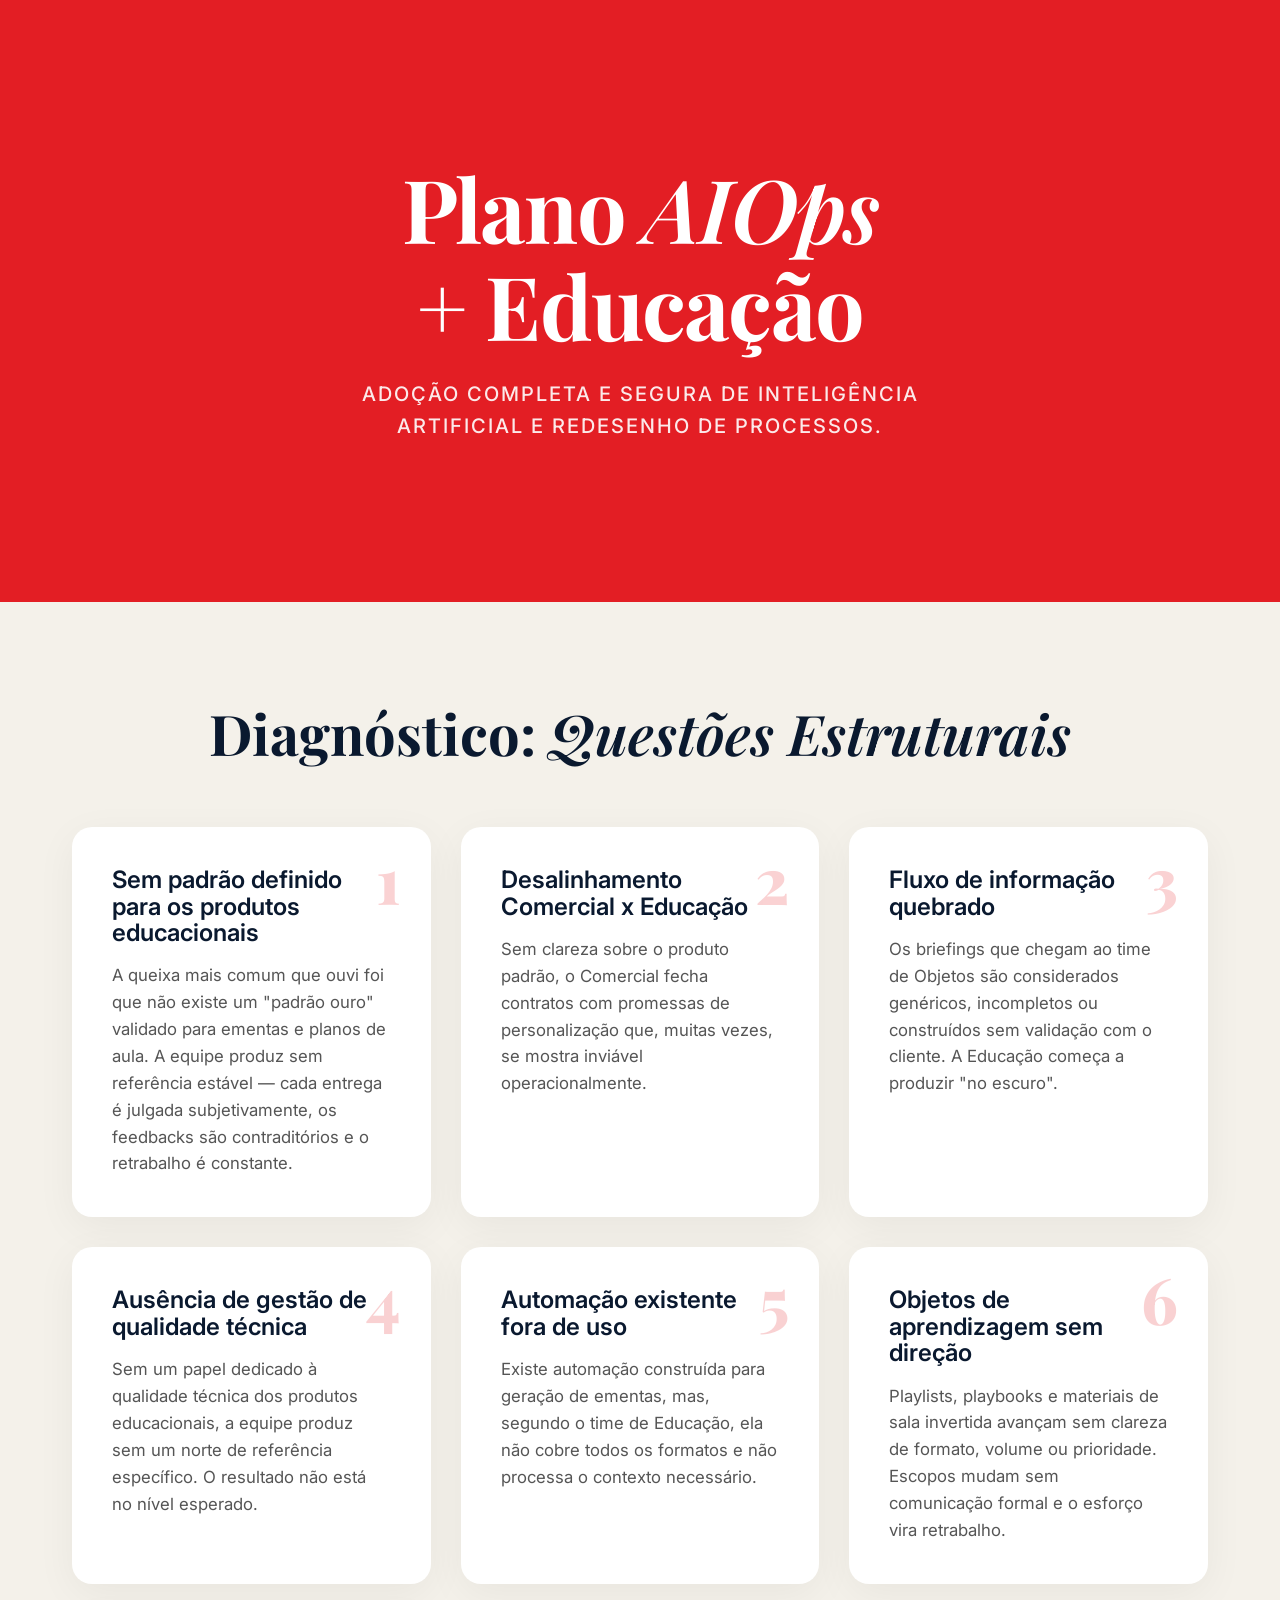
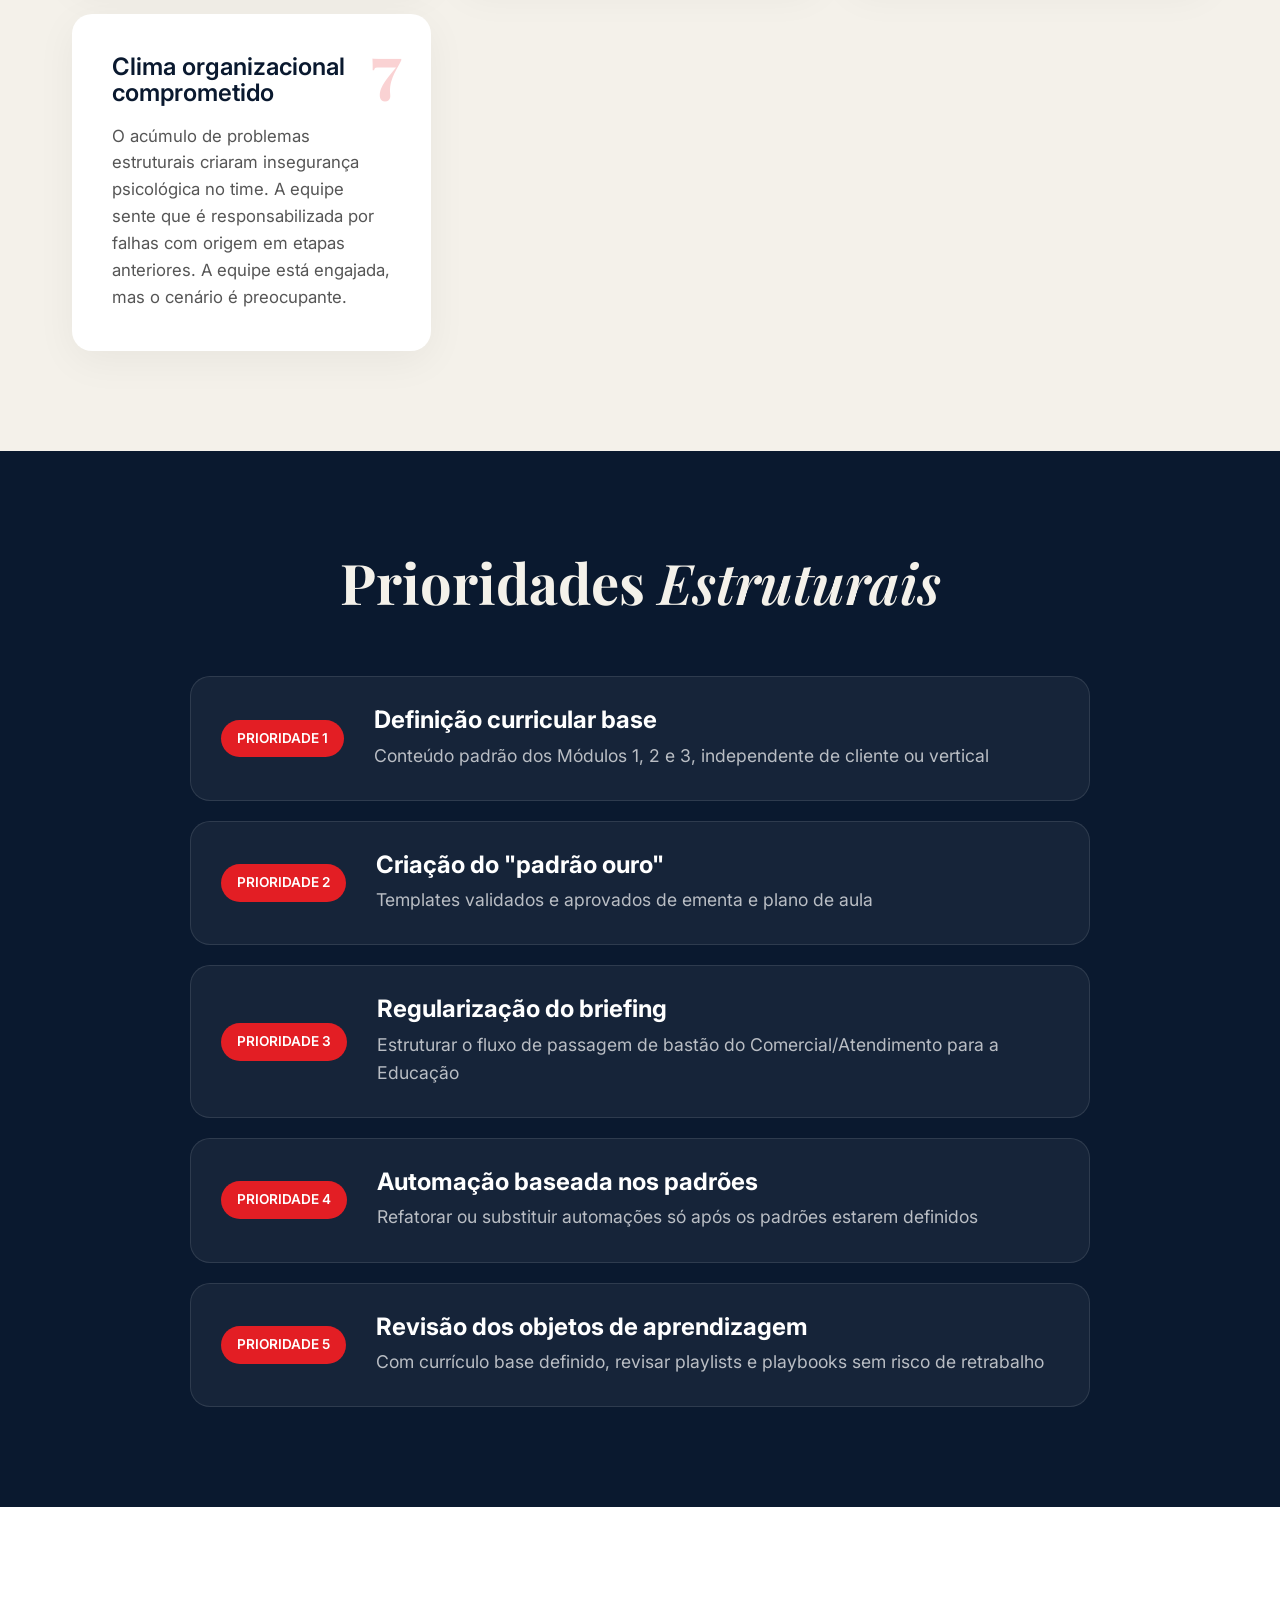
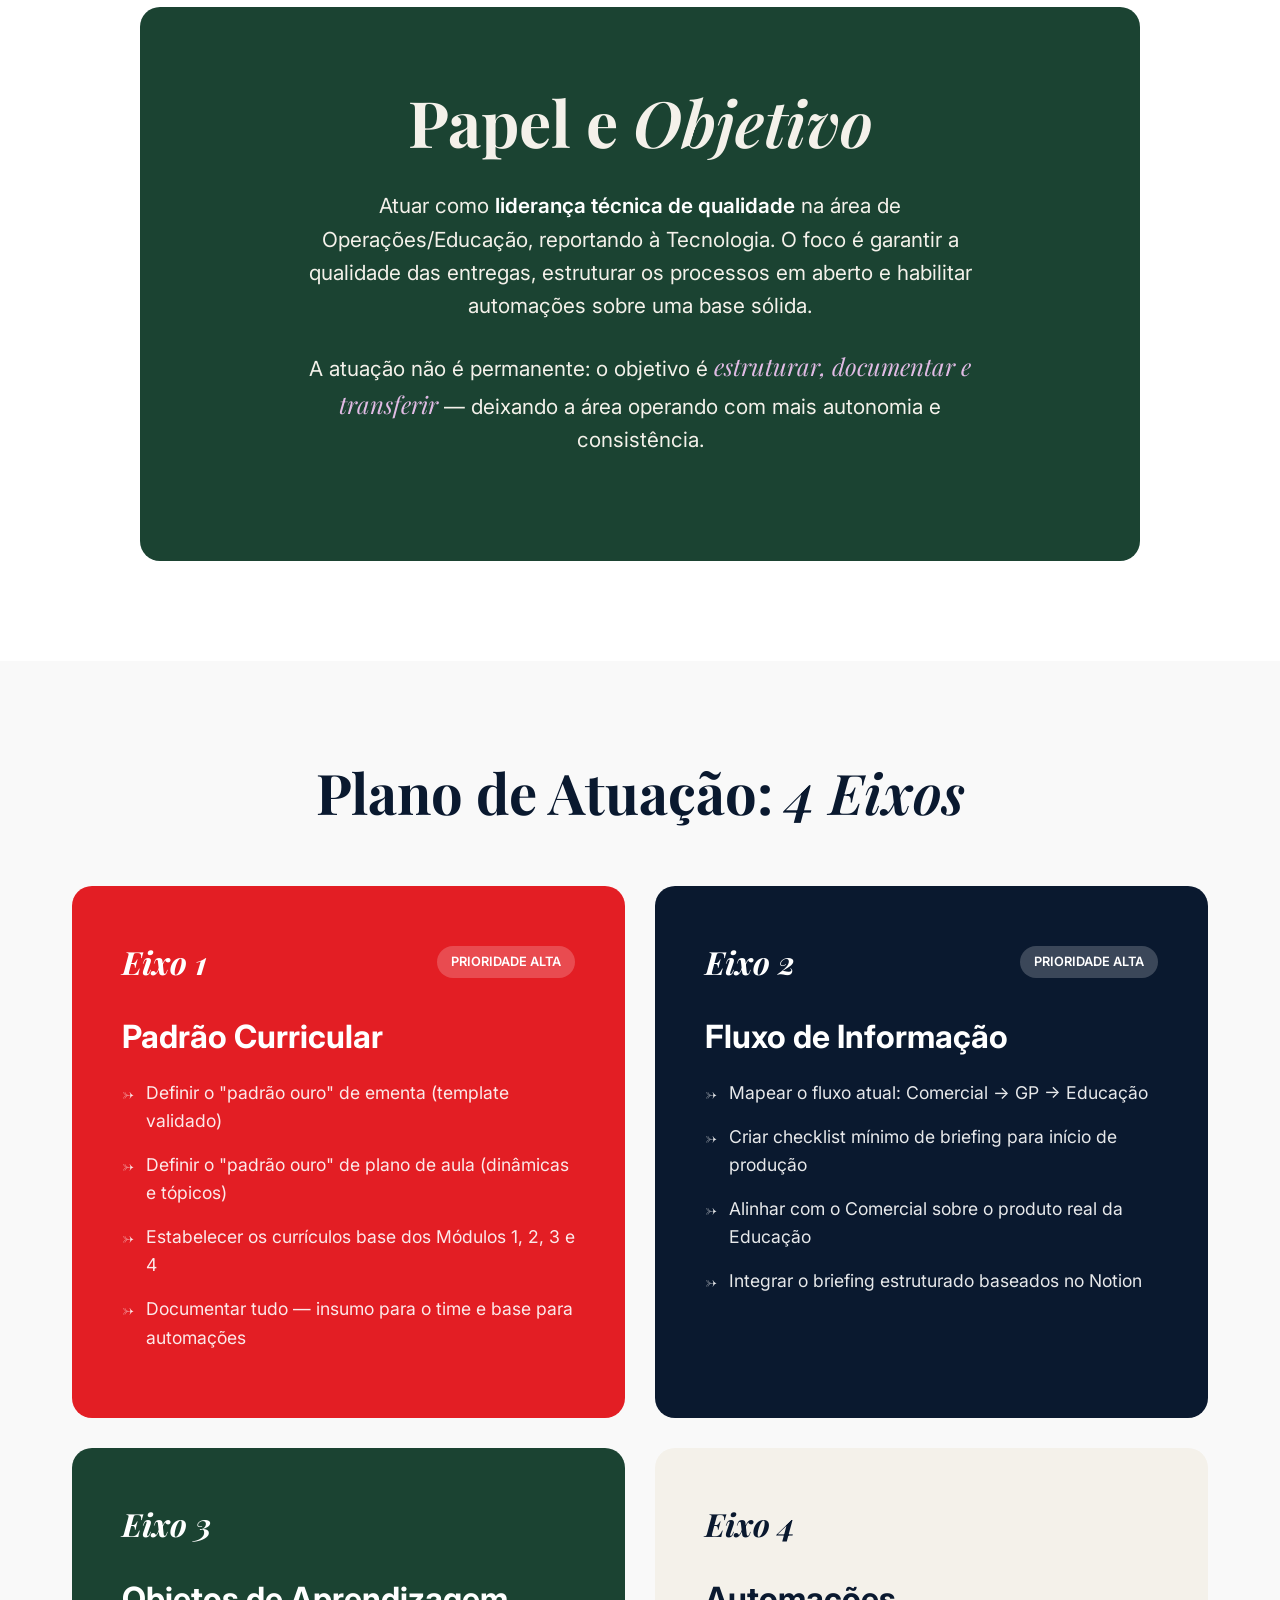
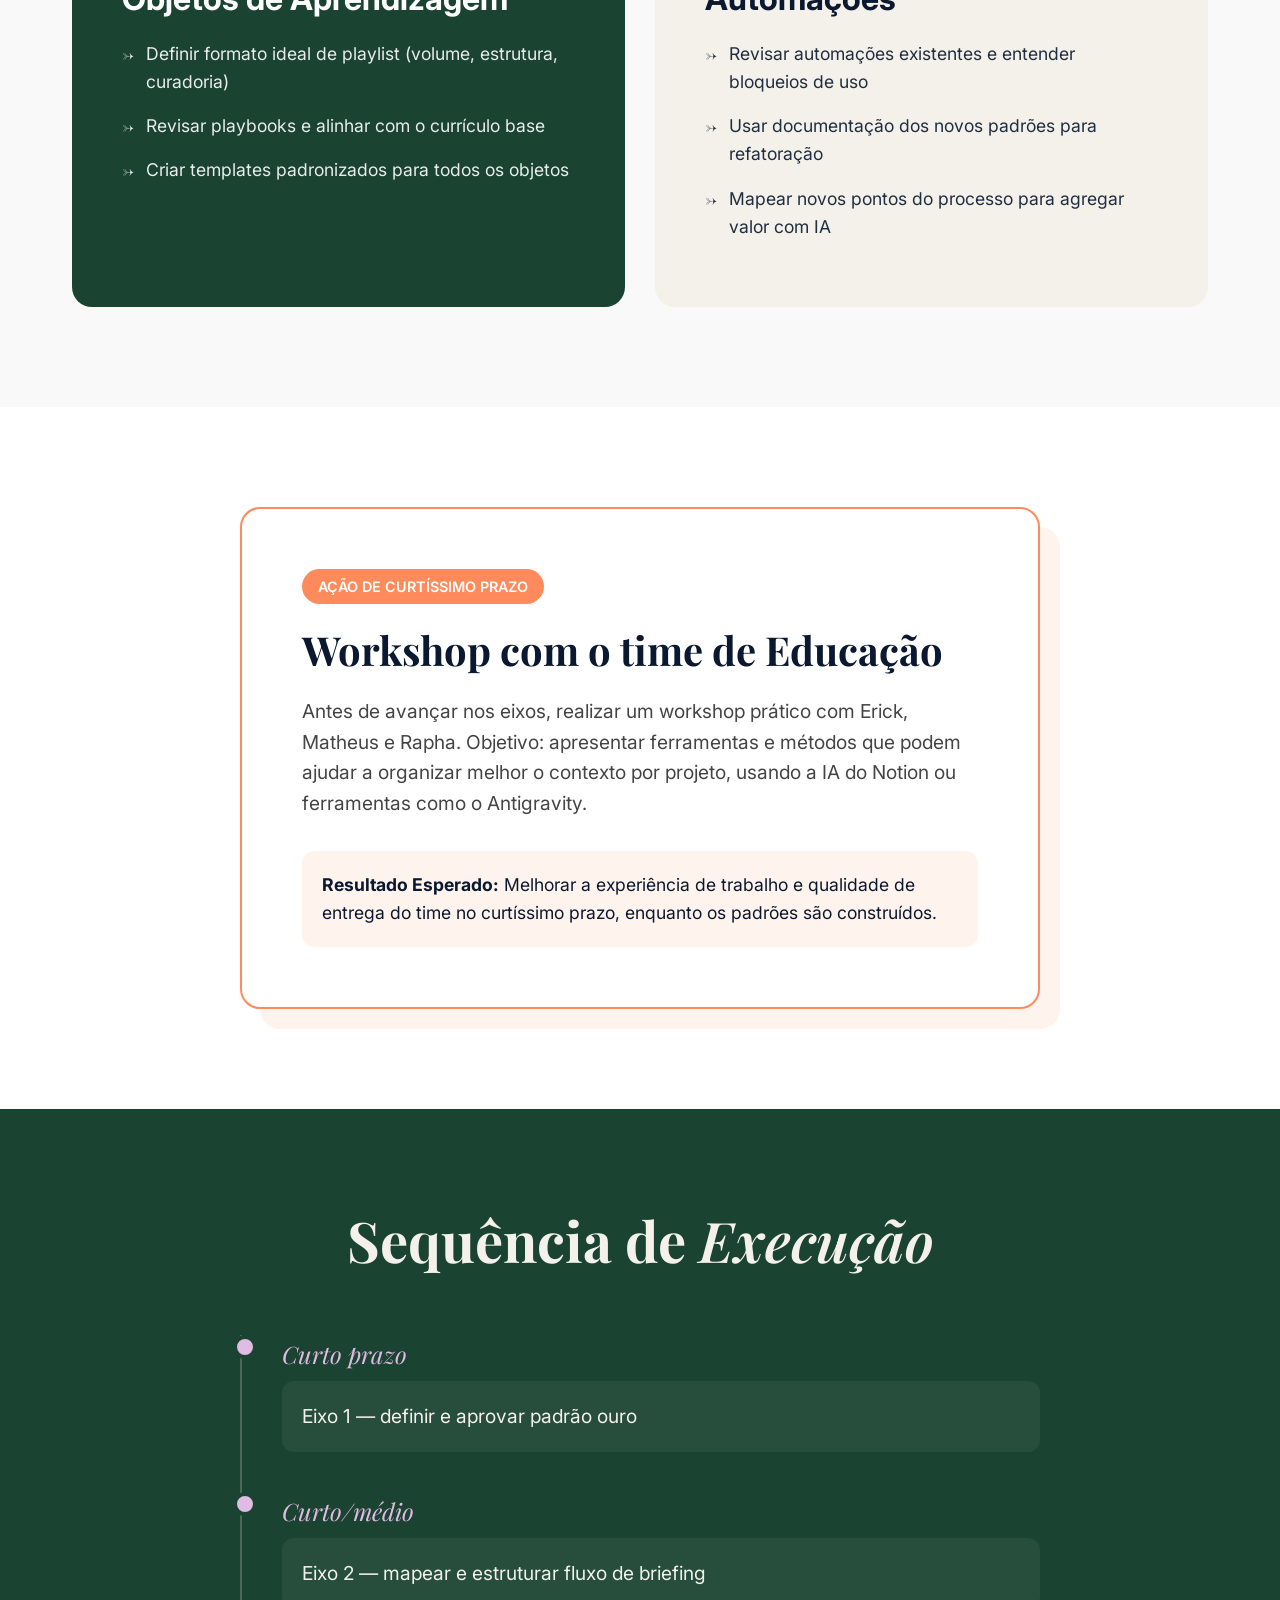
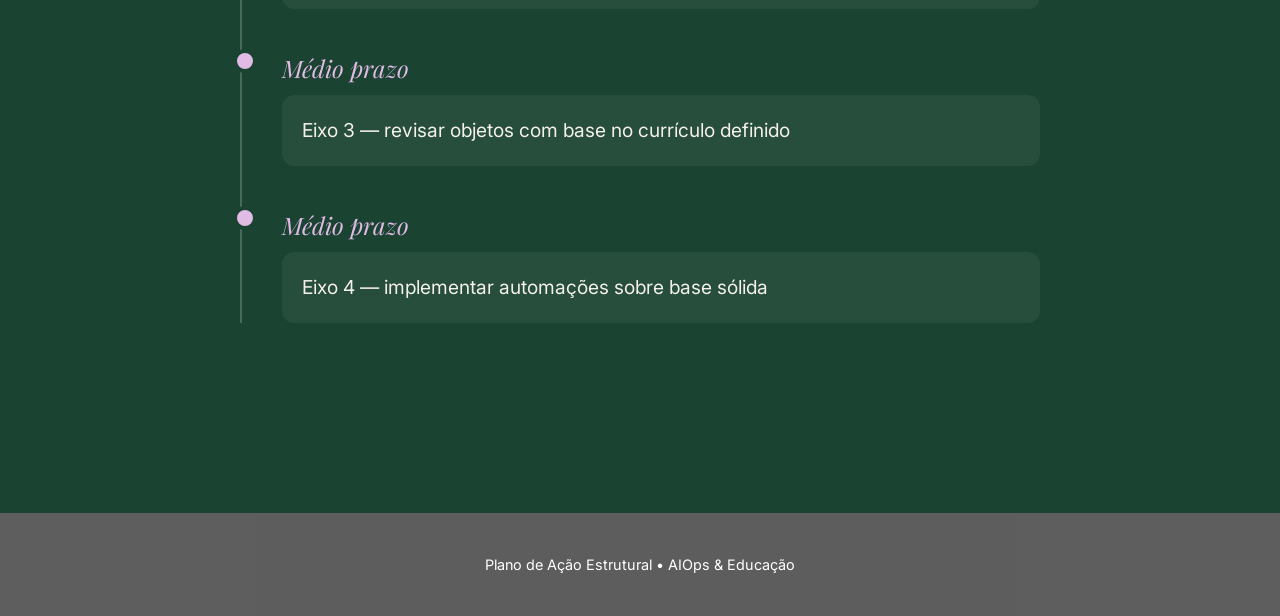
==== index.html @ d19c5846 "commit 2 Changes to be committed: 	new file:   index.html Changes not staged for commit: 	deleted:  " ====
<!DOCTYPE html>
<html lang="pt-BR">
<head>
    <meta charset="UTF-8">
    <meta name="viewport" content="width=device-width, initial-scale=1.0">
    <title>Plano - AIOps + Educação</title>
    <link rel="preconnect" href="https://fonts.googleapis.com">
    <link rel="preconnect" href="https://fonts.gstatic.com" crossorigin>
    <link href="https://fonts.googleapis.com/css2?family=Inter:wght@300;400;500;600&family=Playfair+Display:ital,wght@0,600;0,700;0,800;1,600&display=swap" rel="stylesheet">
    <link rel="stylesheet" href="style.css">
</head>
<body>

    <!-- Hero Section -->
    <header class="hero">
        <div class="container">
            <h1 class="hero-title">Plano <i>AIOps</i><br>+ Educação</h1>
            <p class="hero-subtitle">ADOÇÃO COMPLETA E SEGURA DE INTELIGÊNCIA ARTIFICIAL E REDESENHO DE PROCESSOS.</p>
        </div>
    </header>

    <!-- Diagnóstico Section -->
    <section class="section diagnosis">
        <div class="container">
            <h2 class="section-title">Diagnóstico: <i>Questões Estruturais</i></h2>
            <div class="cards-grid">
                
                <div class="card">
                    <div class="card-number">1</div>
                    <h3 class="card-title">Sem padrão definido para os produtos educacionais</h3>
                    <p>A queixa mais comum que ouvi foi que não existe um "padrão ouro" validado para ementas e planos de aula. A equipe produz sem referência estável — cada entrega é julgada subjetivamente, os feedbacks são contraditórios e o retrabalho é constante.</p>
                </div>

                <div class="card">
                    <div class="card-number">2</div>
                    <h3 class="card-title">Desalinhamento Comercial x Educação</h3>
                    <p>Sem clareza sobre o produto padrão, o Comercial fecha contratos com promessas de personalização que, muitas vezes, se mostra inviável operacionalmente.</p>
                </div>

                <div class="card">
                    <div class="card-number">3</div>
                    <h3 class="card-title">Fluxo de informação quebrado</h3>
                    <p>Os briefings que chegam ao time de Objetos são considerados genéricos, incompletos ou construídos sem validação com o cliente. A Educação começa a produzir "no escuro".</p>
                </div>

                <div class="card">
                    <div class="card-number">4</div>
                    <h3 class="card-title">Ausência de gestão de qualidade técnica</h3>
                    <p>Sem um papel dedicado à qualidade técnica dos produtos educacionais, a equipe produz sem um norte de referência específico. O resultado não está no nível esperado.</p>
                </div>

                <div class="card">
                    <div class="card-number">5</div>
                    <h3 class="card-title">Automação existente fora de uso</h3>
                    <p>Existe automação construída para geração de ementas, mas, segundo o time de Educação, ela não cobre todos os formatos e não processa o contexto necessário.</p>
                </div>

                <div class="card">
                    <div class="card-number">6</div>
                    <h3 class="card-title">Objetos de aprendizagem sem direção</h3>
                    <p>Playlists, playbooks e materiais de sala invertida avançam sem clareza de formato, volume ou prioridade. Escopos mudam sem comunicação formal e o esforço vira retrabalho.</p>
                </div>

                <div class="card">
                    <div class="card-number">7</div>
                    <h3 class="card-title">Clima organizacional comprometido</h3>
                    <p>O acúmulo de problemas estruturais criaram insegurança psicológica no time. A equipe sente que é responsabilizada por falhas com origem em etapas anteriores. A equipe está engajada, mas o cenário é preocupante.</p>
                </div>

            </div>
        </div>
    </section>

    <!-- Prioridades Section -->
    <section class="section priorities">
        <div class="container">
            <h2 class="section-title text-light">Prioridades <i>Estruturais</i></h2>
            <div class="priority-list">
                
                <div class="priority-item">
                    <div class="priority-tag">Prioridade 1</div>
                    <div class="priority-content">
                        <h3>Definição curricular base</h3>
                        <p>Conteúdo padrão dos Módulos 1, 2 e 3, independente de cliente ou vertical</p>
                    </div>
                </div>

                <div class="priority-item">
                    <div class="priority-tag">Prioridade 2</div>
                    <div class="priority-content">
                        <h3>Criação do "padrão ouro"</h3>
                        <p>Templates validados e aprovados de ementa e plano de aula</p>
                    </div>
                </div>

                <div class="priority-item">
                    <div class="priority-tag">Prioridade 3</div>
                    <div class="priority-content">
                        <h3>Regularização do briefing</h3>
                        <p>Estruturar o fluxo de passagem de bastão do Comercial/Atendimento para a Educação</p>
                    </div>
                </div>

                <div class="priority-item">
                    <div class="priority-tag">Prioridade 4</div>
                    <div class="priority-content">
                        <h3>Automação baseada nos padrões</h3>
                        <p>Refatorar ou substituir automações só após os padrões estarem definidos</p>
                    </div>
                </div>

                <div class="priority-item">
                    <div class="priority-tag">Prioridade 5</div>
                    <div class="priority-content">
                        <h3>Revisão dos objetos de aprendizagem</h3>
                        <p>Com currículo base definido, revisar playlists e playbooks sem risco de retrabalho</p>
                    </div>
                </div>

            </div>
        </div>
    </section>

    <!-- Papel e Objetivo Section -->
    <section class="section role">
        <div class="container">
            <div class="role-box">
                <h2 class="role-title">Papel e <i>Objetivo</i></h2>
                <p class="role-text">Atuar como <strong>liderança técnica de qualidade</strong> na área de Operações/Educação, reportando à Tecnologia. O foco é garantir a qualidade das entregas, estruturar os processos em aberto e habilitar automações sobre uma base sólida.</p>
                <p class="role-text">A atuação não é permanente: o objetivo é <em>estruturar, documentar e transferir</em> — deixando a área operando com mais autonomia e consistência.</p>
            </div>
        </div>
    </section>

    <!-- 4 Eixos Section -->
    <section class="section axes">
        <div class="container">
            <h2 class="section-title">Plano de Atuação: <i>4 Eixos</i></h2>
            
            <div class="axis-grid">
                <!-- Eixo 1 -->
                <div class="axis-card axis-red">
                    <div class="axis-header">
                        <span class="axis-number">Eixo 1</span>
                        <span class="axis-priority">Prioridade Alta</span>
                    </div>
                    <h3 class="axis-title">Padrão Curricular</h3>
                    <ul class="axis-list">
                        <li>Definir o "padrão ouro" de ementa (template validado)</li>
                        <li>Definir o "padrão ouro" de plano de aula (dinâmicas e tópicos)</li>
                        <li>Estabelecer os currículos base dos Módulos 1, 2, 3 e 4</li>
                        <li>Documentar tudo — insumo para o time e base para automações</li>
                    </ul>
                </div>

                <!-- Eixo 2 -->
                <div class="axis-card axis-navy">
                    <div class="axis-header">
                        <span class="axis-number">Eixo 2</span>
                        <span class="axis-priority">Prioridade Alta</span>
                    </div>
                    <h3 class="axis-title">Fluxo de Informação</h3>
                    <ul class="axis-list">
                        <li>Mapear o fluxo atual: Comercial → GP → Educação</li>
                        <li>Criar checklist mínimo de briefing para início de produção</li>
                        <li>Alinhar com o Comercial sobre o produto real da Educação</li>
                        <li>Integrar o briefing estruturado baseados no Notion</li>
                    </ul>
                </div>

                <!-- Eixo 3 -->
                <div class="axis-card axis-green">
                    <div class="axis-header">
                        <span class="axis-number">Eixo 3</span>
                    </div>
                    <h3 class="axis-title">Objetos de Aprendizagem</h3>
                    <ul class="axis-list">
                        <li>Definir formato ideal de playlist (volume, estrutura, curadoria)</li>
                        <li>Revisar playbooks e alinhar com o currículo base</li>
                        <li>Criar templates padronizados para todos os objetos</li>
                    </ul>
                </div>

                <!-- Eixo 4 -->
                <div class="axis-card axis-beige">
                    <div class="axis-header">
                        <span class="axis-number">Eixo 4</span>
                    </div>
                    <h3 class="axis-title">Automações</h3>
                    <ul class="axis-list">
                        <li>Revisar automações existentes e entender bloqueios de uso</li>
                        <li>Usar documentação dos novos padrões para refatoração</li>
                        <li>Mapear novos pontos do processo para agregar valor com IA</li>
                    </ul>
                </div>
            </div>
        </div>
    </section>

    <!-- Curtissimo Prazo Section -->
    <section class="section action">
        <div class="container action-container">
            <div class="action-content">
                <span class="tag-pill">Ação de Curtíssimo Prazo</span>
                <h2 class="action-title">Workshop com o time de Educação</h2>
                <p>Antes de avançar nos eixos, realizar um workshop prático com Erick, Matheus e Rapha. Objetivo: apresentar ferramentas e métodos que podem ajudar a organizar melhor o contexto por projeto, usando a IA do Notion ou ferramentas como o Antigravity.</p>
                <div class="action-result">
                    <strong>Resultado Esperado:</strong> Melhorar a experiência de trabalho e qualidade de entrega do time no curtíssimo prazo, enquanto os padrões são construídos.
                </div>
            </div>
        </div>
    </section>

    <!-- Sequência de Execução Section -->
    <section class="section sequence">
        <div class="container">
            <h2 class="section-title text-light">Sequência de <i>Execução</i></h2>
            
            <div class="timeline">
                <div class="timeline-item">
                    <div class="time-marker">Curto prazo</div>
                    <div class="time-content">Eixo 1 — definir e aprovar padrão ouro</div>
                </div>
                <div class="timeline-item">
                    <div class="time-marker">Curto/médio</div>
                    <div class="time-content">Eixo 2 — mapear e estruturar fluxo de briefing</div>
                </div>
                <div class="timeline-item">
                    <div class="time-marker">Médio prazo</div>
                    <div class="time-content">Eixo 3 — revisar objetos com base no currículo definido</div>
                </div>
                <div class="timeline-item">
                    <div class="time-marker">Médio prazo</div>
                    <div class="time-content">Eixo 4 — implementar automações sobre base sólida</div>
                </div>
            </div>
        </div>
    </section>

    <footer class="footer">
        <div class="container">
            <p>Plano de Ação Estrutural • AIOps & Educação</p>
        </div>
    </footer>

</body>
</html>
---- style.css ----
/* CSS Reset and Variables - Inspired by Templo.pro */
:root {
  --color-red: #e31e24;
  --color-navy: #0a192f;
  --color-forest: #1b4332;
  --color-beige: #f4f1ea;
  --color-white: #ffffff;
  --color-black: #1a1a1a;
  --color-gray-light: #f9f9f9;
  --color-gray-border: #e0e0e0;
  --color-lavender: #e0bbe4;
  --color-orange: #ff8a5b;

  --font-heading: "Playfair Display", serif;
  --font-body: "Inter", sans-serif;

  --radius-pill: 50px;
  --radius-card: 20px;
  --shadow-card: 0 10px 40px rgba(0, 0, 0, 0.05);
}

* {
  margin: 0;
  padding: 0;
  box-sizing: border-box;
}

body {
  font-family: var(--font-body);
  color: var(--color-black);
  line-height: 1.6;
  background-color: var(--color-white);
  -webkit-font-smoothing: antialiased;
}

h1,
h2,
h3,
h4,
.hero-title,
.section-title {
  font-family: var(--font-heading);
  line-height: 1.1;
  font-weight: 700;
}

h1 i,
h2 i,
h3 i {
  font-style: italic;
  font-weight: 600;
}

.container {
  width: 100%;
  max-width: 1200px;
  margin: 0 auto;
  padding: 0 2rem;
}

.section {
  padding: 100px 0;
}

.section-title {
  font-size: 3.5rem;
  margin-bottom: 4rem;
  text-align: center;
  color: var(--color-navy);
}

.text-light {
  color: var(--color-beige);
}

/* HERO SECTION */
.hero {
  background-color: var(--color-red);
  color: var(--color-white);
  padding: 160px 0;
  text-align: center;
}

.hero-title {
  font-size: 5.5rem;
  margin-bottom: 1.5rem;
  letter-spacing: -0.02em;
}

.hero-subtitle {
  font-size: 1.25rem;
  font-weight: 500;
  letter-spacing: 0.1em;
  text-transform: uppercase;
  max-width: 600px;
  margin: 0 auto;
  opacity: 0.9;
}

/* DIAGNOSIS SECTION */
.diagnosis {
  background-color: var(--color-beige);
}

.cards-grid {
  display: grid;
  grid-template-columns: repeat(auto-fill, minmax(320px, 1fr));
  gap: 30px;
}

.card {
  background-color: var(--color-white);
  padding: 40px;
  border-radius: var(--radius-card);
  box-shadow: var(--shadow-card);
  transition: transform 0.3s ease;
  position: relative;
  overflow: hidden;
}

.card:hover {
  transform: translateY(-5px);
}

.card-number {
  font-family: var(--font-heading);
  font-size: 4rem;
  color: var(--color-red);
  line-height: 1;
  margin-bottom: 1rem;
  opacity: 0.2;
  position: absolute;
  top: 20px;
  right: 30px;
  font-weight: 800;
}

.card-title {
  font-size: 1.5rem;
  margin-bottom: 1rem;
  color: var(--color-navy);
  font-family: var(--font-body);
  font-weight: 600;
}

.card p {
  color: #555;
  font-size: 1.05rem;
}

/* PRIORITIES */
.priorities {
  background-color: var(--color-navy);
}

.priority-list {
  display: flex;
  flex-direction: column;
  gap: 20px;
  max-width: 900px;
  margin: 0 auto;
}

.priority-item {
  display: flex;
  background-color: rgba(255, 255, 255, 0.05);
  border: 1px solid rgba(255, 255, 255, 0.1);
  border-radius: var(--radius-card);
  padding: 30px;
  align-items: center;
  transition: background-color 0.3s ease;
}

.priority-item:hover {
  background-color: rgba(255, 255, 255, 0.1);
}

.priority-tag {
  background-color: var(--color-red);
  color: white;
  font-size: 0.85rem;
  font-weight: 600;
  text-transform: uppercase;
  padding: 8px 16px;
  border-radius: var(--radius-pill);
  white-space: nowrap;
  margin-right: 30px;
}

.priority-content h3 {
  color: var(--color-white);
  font-size: 1.5rem;
  margin-bottom: 0.5rem;
  font-family: var(--font-body);
}

.priority-content p {
  color: rgba(255, 255, 255, 0.7);
  font-size: 1.1rem;
}

/* ROLE AND OBJECTIVE */
.role {
  background-color: var(--color-white);
  position: relative;
}

.role-box {
  background-color: var(--color-forest);
  color: var(--color-beige);
  border-radius: var(--radius-card);
  padding: 80px;
  text-align: center;
  max-width: 1000px;
  margin: 0 auto;
  position: relative;
}

.role-title {
  font-size: 4rem;
  margin-bottom: 2rem;
  color: var(--color-beige);
}

.role-text {
  font-size: 1.3rem;
  margin-bottom: 1.5rem;
  max-width: 700px;
  margin-left: auto;
  margin-right: auto;
}

.role-text strong {
  color: var(--color-white);
  font-weight: 600;
}

.role-text em {
  font-style: italic;
  font-family: var(--font-heading);
  font-size: 1.5rem;
  color: var(--color-lavender);
}

/* 4 AXES */
.axes {
  background-color: var(--color-gray-light);
}

.axis-grid {
  display: grid;
  grid-template-columns: repeat(2, 1fr);
  gap: 30px;
}

.axis-card {
  padding: 50px;
  border-radius: var(--radius-card);
  color: var(--color-white);
  display: flex;
  flex-direction: column;
}

.axis-header {
  display: flex;
  justify-content: space-between;
  align-items: center;
  margin-bottom: 2rem;
}

.axis-number {
  font-family: var(--font-heading);
  font-size: 2rem;
  font-weight: 700;
  font-style: italic;
}

.axis-priority {
  background-color: rgba(255, 255, 255, 0.2);
  padding: 6px 14px;
  border-radius: var(--radius-pill);
  font-size: 0.8rem;
  font-weight: 600;
  text-transform: uppercase;
}

.axis-red {
  background-color: var(--color-red);
}
.axis-navy {
  background-color: var(--color-navy);
}
.axis-green {
  background-color: var(--color-forest);
}
.axis-beige {
  background-color: var(--color-beige);
  color: var(--color-navy);
}

.axis-beige .axis-priority {
  background-color: rgba(0, 0, 0, 0.05);
}

.axis-title {
  font-size: 2rem;
  margin-bottom: 1.5rem;
  font-family: var(--font-body);
}

.axis-list {
  list-style: none;
  flex-grow: 1;
}

.axis-list li {
  font-size: 1.1rem;
  margin-bottom: 1rem;
  padding-left: 1.5rem;
  position: relative;
  opacity: 0.9;
}

.axis-list li::before {
  content: "→";
  position: absolute;
  left: 0;
  font-family: var(--font-heading);
  font-style: italic;
}

/* ACTION SECTION */
.action {
  background-color: var(--color-white);
}

.action-container {
  display: flex;
  justify-content: center;
}

.action-content {
  background-color: var(--color-white);
  border: 2px solid var(--color-orange);
  border-radius: var(--radius-card);
  padding: 60px;
  max-width: 800px;
  position: relative;
  box-shadow: 20px 20px 0px rgba(255, 138, 91, 0.1);
}

.tag-pill {
  background-color: var(--color-orange);
  color: var(--color-white);
  padding: 6px 16px;
  border-radius: var(--radius-pill);
  font-size: 0.9rem;
  font-weight: 600;
  text-transform: uppercase;
  display: inline-block;
  margin-bottom: 1.5rem;
}

.action-title {
  font-size: 2.5rem;
  color: var(--color-navy);
  margin-bottom: 1.5rem;
}

.action-content p {
  font-size: 1.2rem;
  color: #444;
  margin-bottom: 2rem;
}

.action-result {
  background-color: rgba(255, 138, 91, 0.1);
  padding: 20px;
  border-radius: 12px;
  font-size: 1.1rem;
  color: var(--color-navy);
}

/* TIMELINE */
.sequence {
  background-color: var(--color-forest);
  padding-bottom: 150px;
}

.timeline {
  max-width: 800px;
  margin: 0 auto;
  border-left: 2px solid rgba(255, 255, 255, 0.2);
  padding-left: 40px;
}

.timeline-item {
  position: relative;
  margin-bottom: 40px;
}

.timeline-item::before {
  content: "";
  position: absolute;
  left: -49px;
  top: 0;
  width: 16px;
  height: 16px;
  border-radius: 50%;
  background-color: var(--color-lavender);
  border: 4px solid var(--color-forest);
}

.time-marker {
  font-family: var(--font-heading);
  color: var(--color-lavender);
  font-size: 1.5rem;
  font-style: italic;
  margin-bottom: 0.5rem;
}

.time-content {
  color: var(--color-beige);
  font-size: 1.2rem;
  background-color: rgba(255, 255, 255, 0.05);
  padding: 20px;
  border-radius: 12px;
}

/* FOOTER */
.footer {
  background-color: var(--color-black);
  color: white;
  padding: 40px 0;
  text-align: center;
  font-size: 0.9rem;
  opacity: 0.7;
}

/* RESPONSIVE */
@media (max-width: 992px) {
  .hero-title {
    font-size: 4rem;
  }
  .section-title {
    font-size: 3rem;
  }
  .axis-grid {
    grid-template-columns: 1fr;
  }
}

@media (max-width: 768px) {
  .priority-item {
    flex-direction: column;
    align-items: flex-start;
    gap: 15px;
  }
  .hero-title {
    font-size: 3rem;
  }
  .role-box {
    padding: 40px 20px;
  }
}
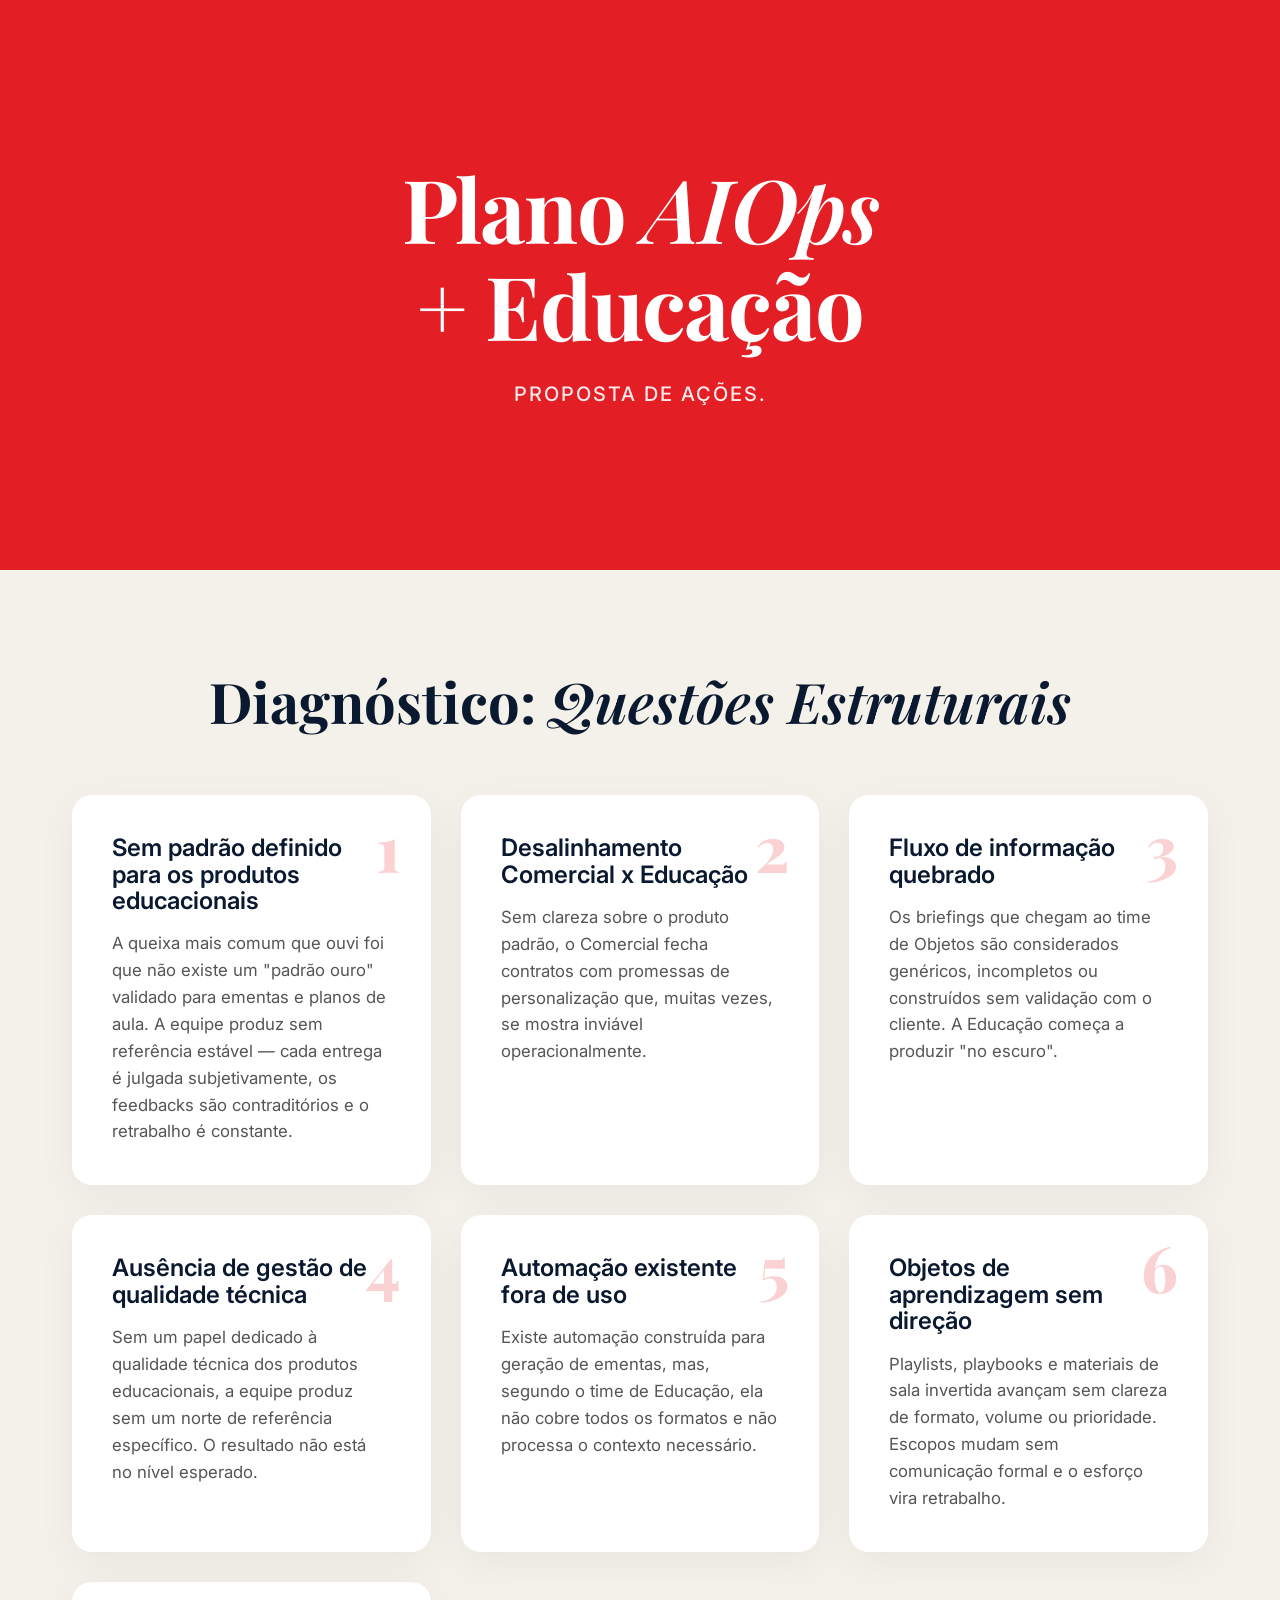
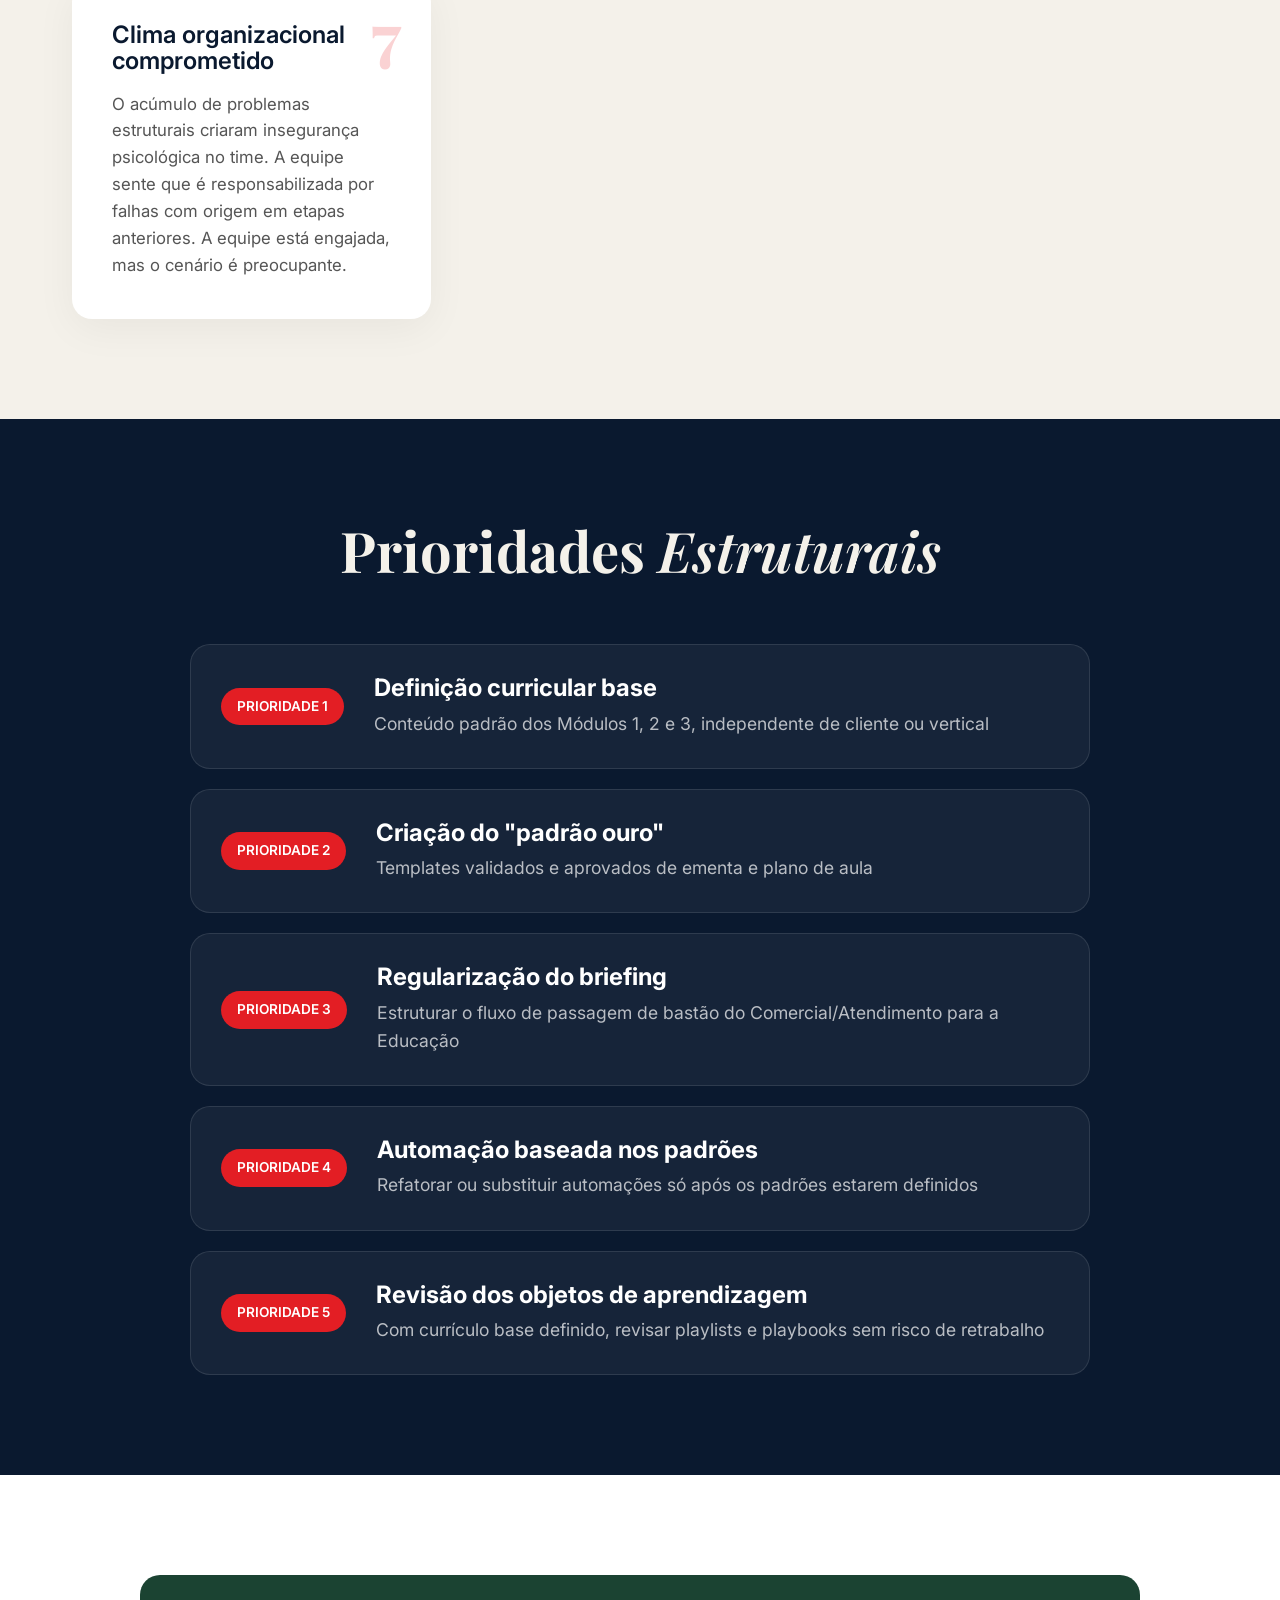
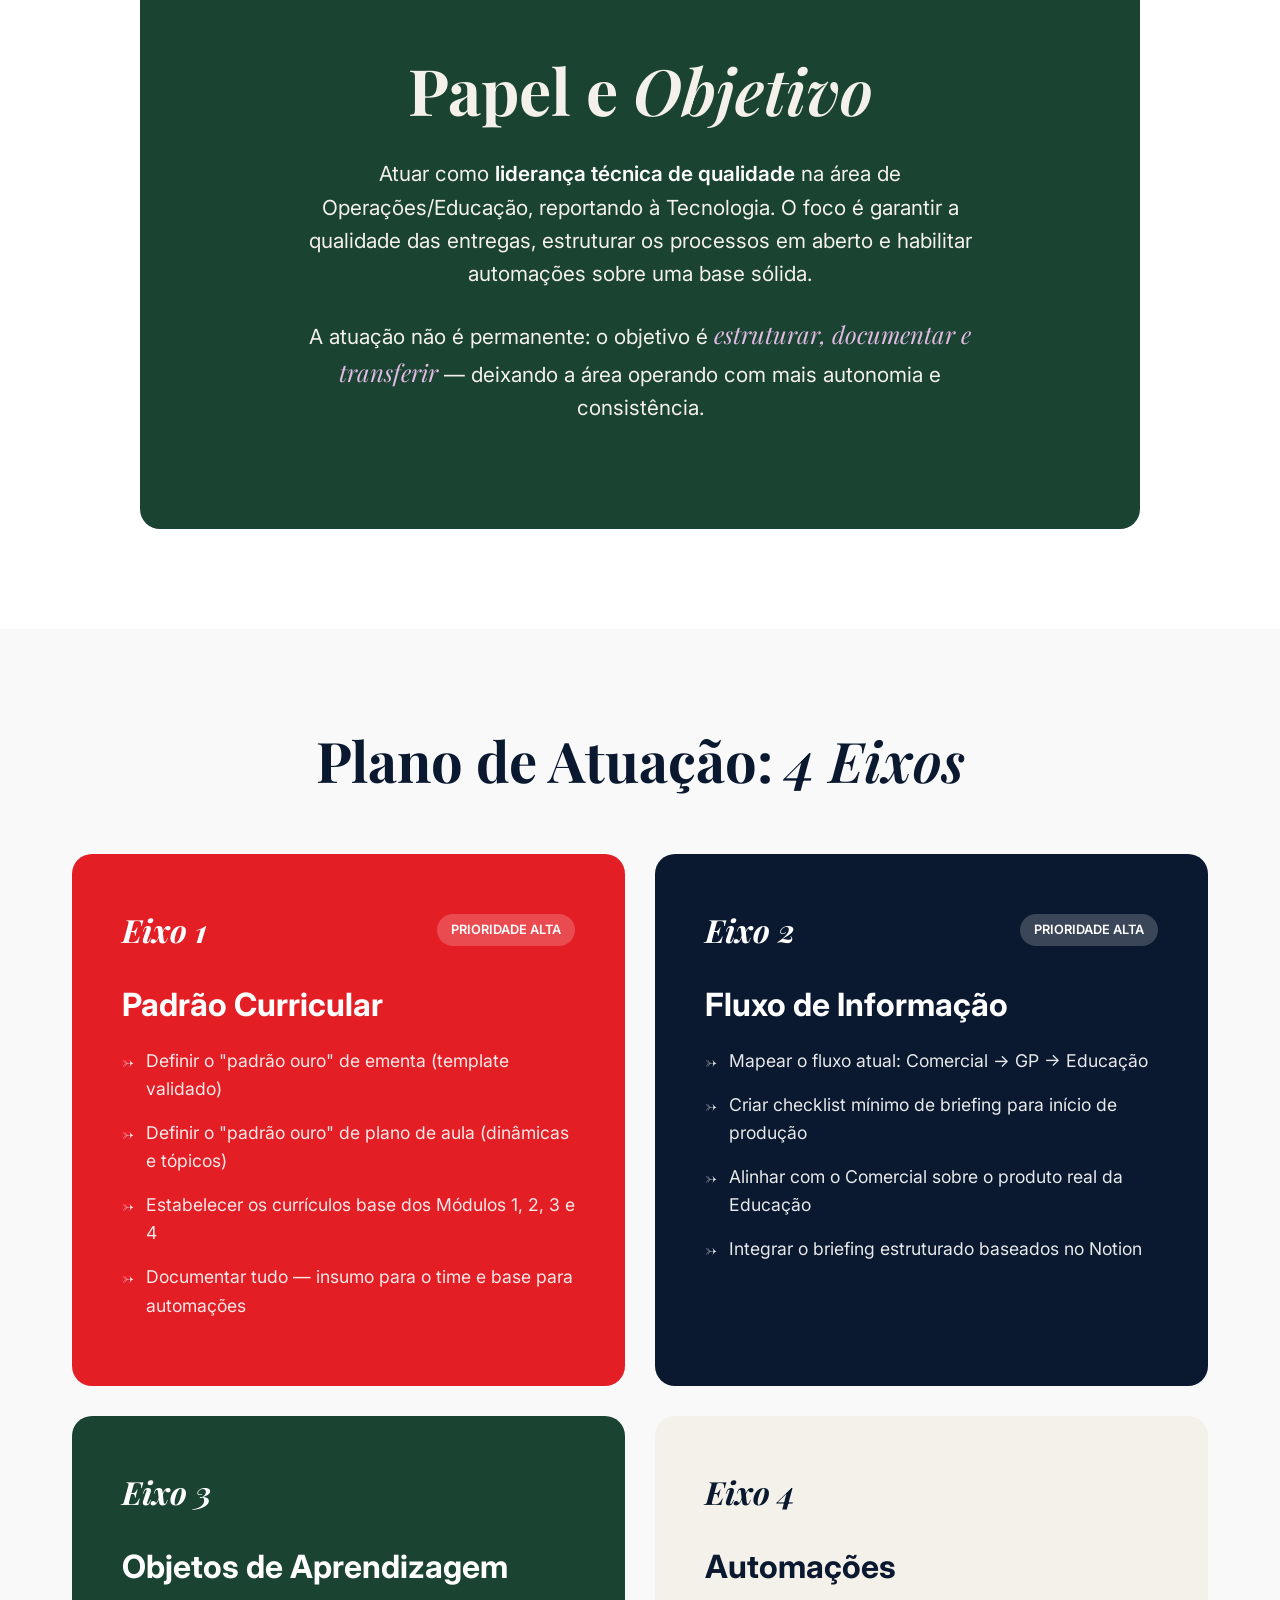
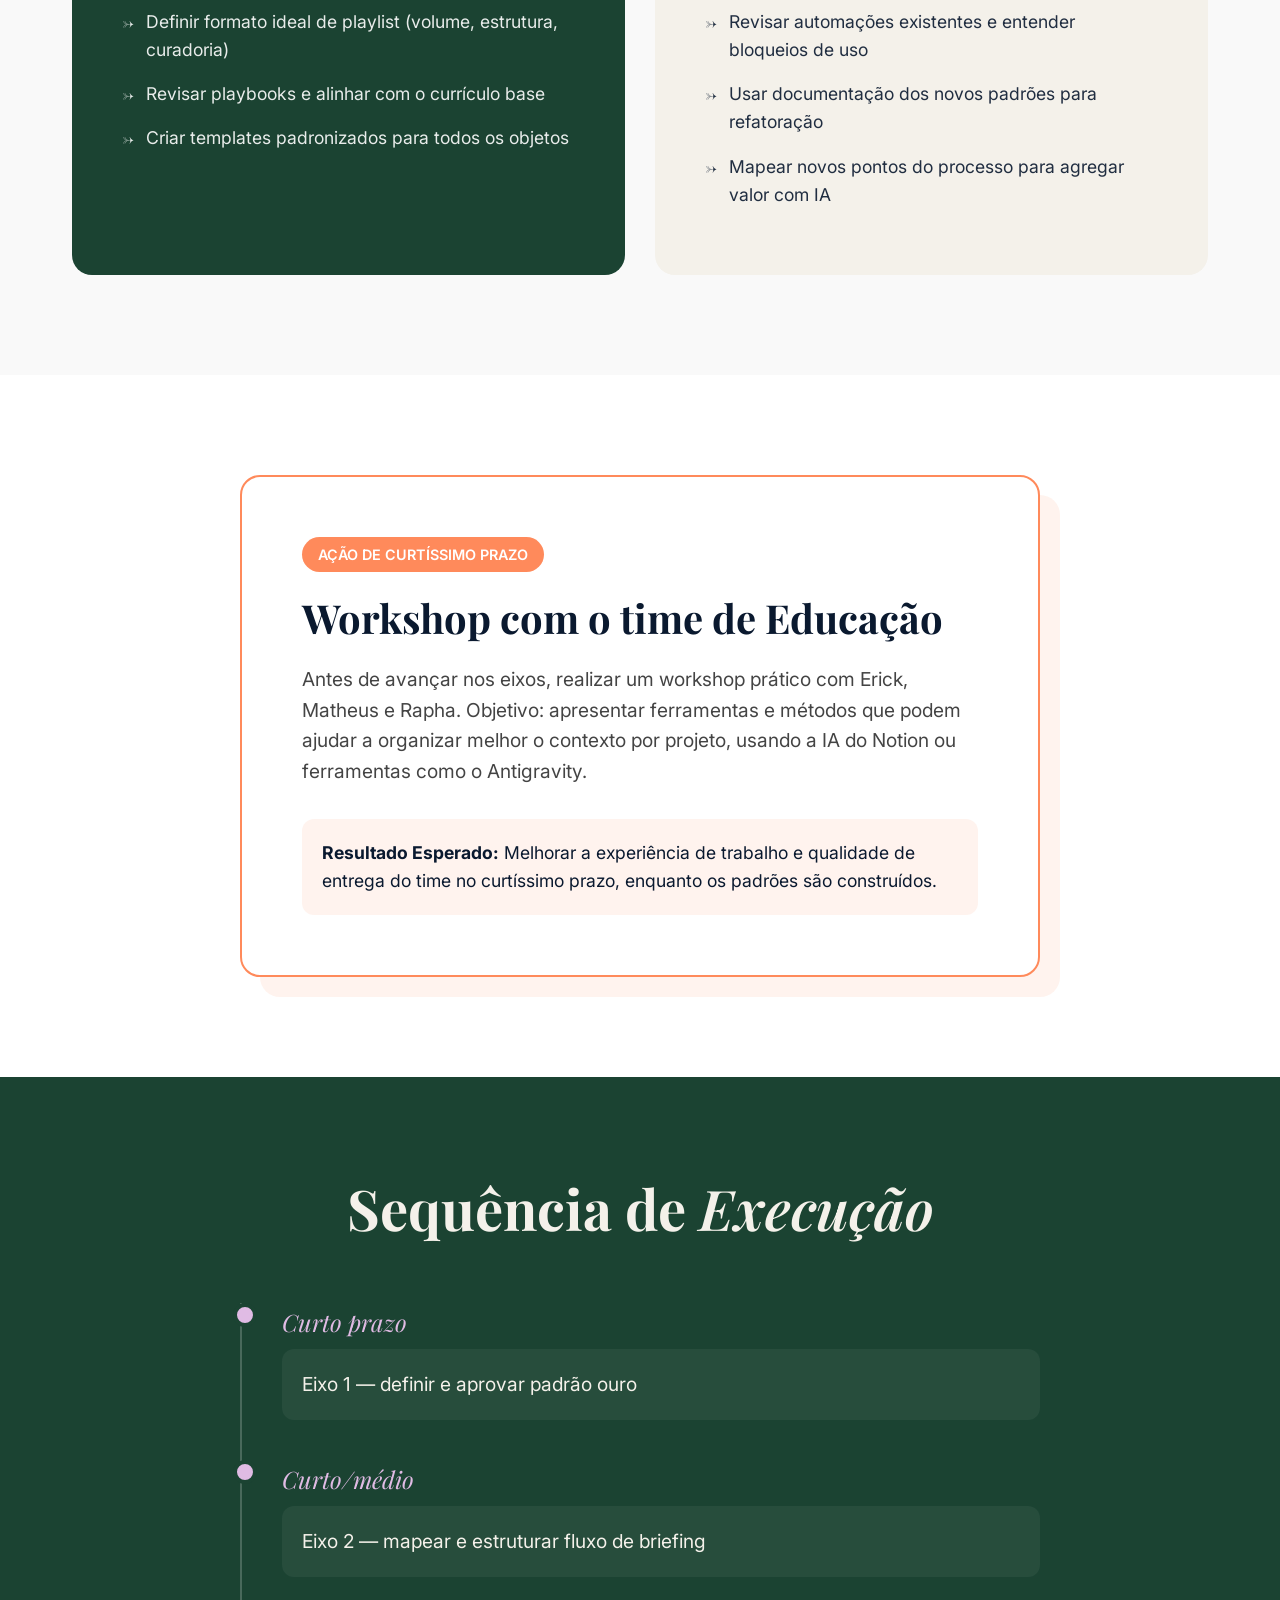
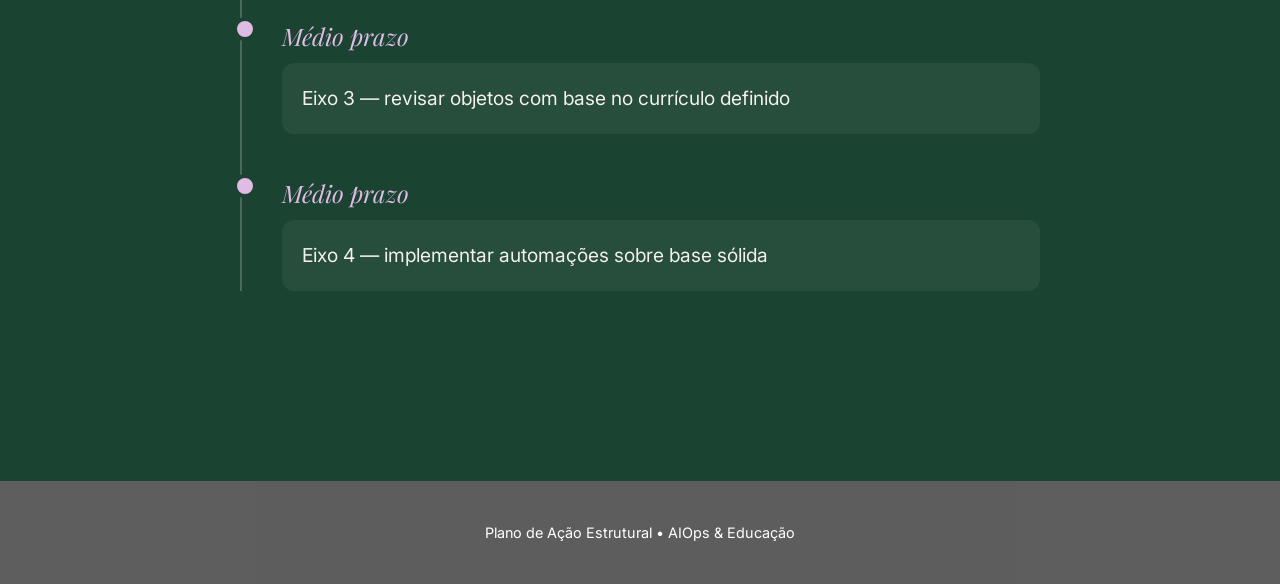
==== commit 5a4c89ae: "commit 3 	modified:   index.html 	deleted:    resumo-executivo.html" ====
--- a/index.html
+++ b/index.html
@@ -15,7 +15,7 @@
     <header class="hero">
         <div class="container">
             <h1 class="hero-title">Plano <i>AIOps</i><br>+ Educação</h1>
-            <p class="hero-subtitle">ADOÇÃO COMPLETA E SEGURA DE INTELIGÊNCIA ARTIFICIAL E REDESENHO DE PROCESSOS.</p>
+            <p class="hero-subtitle">PROPOSTA DE AÇÕES.</p>
         </div>
     </header>
 
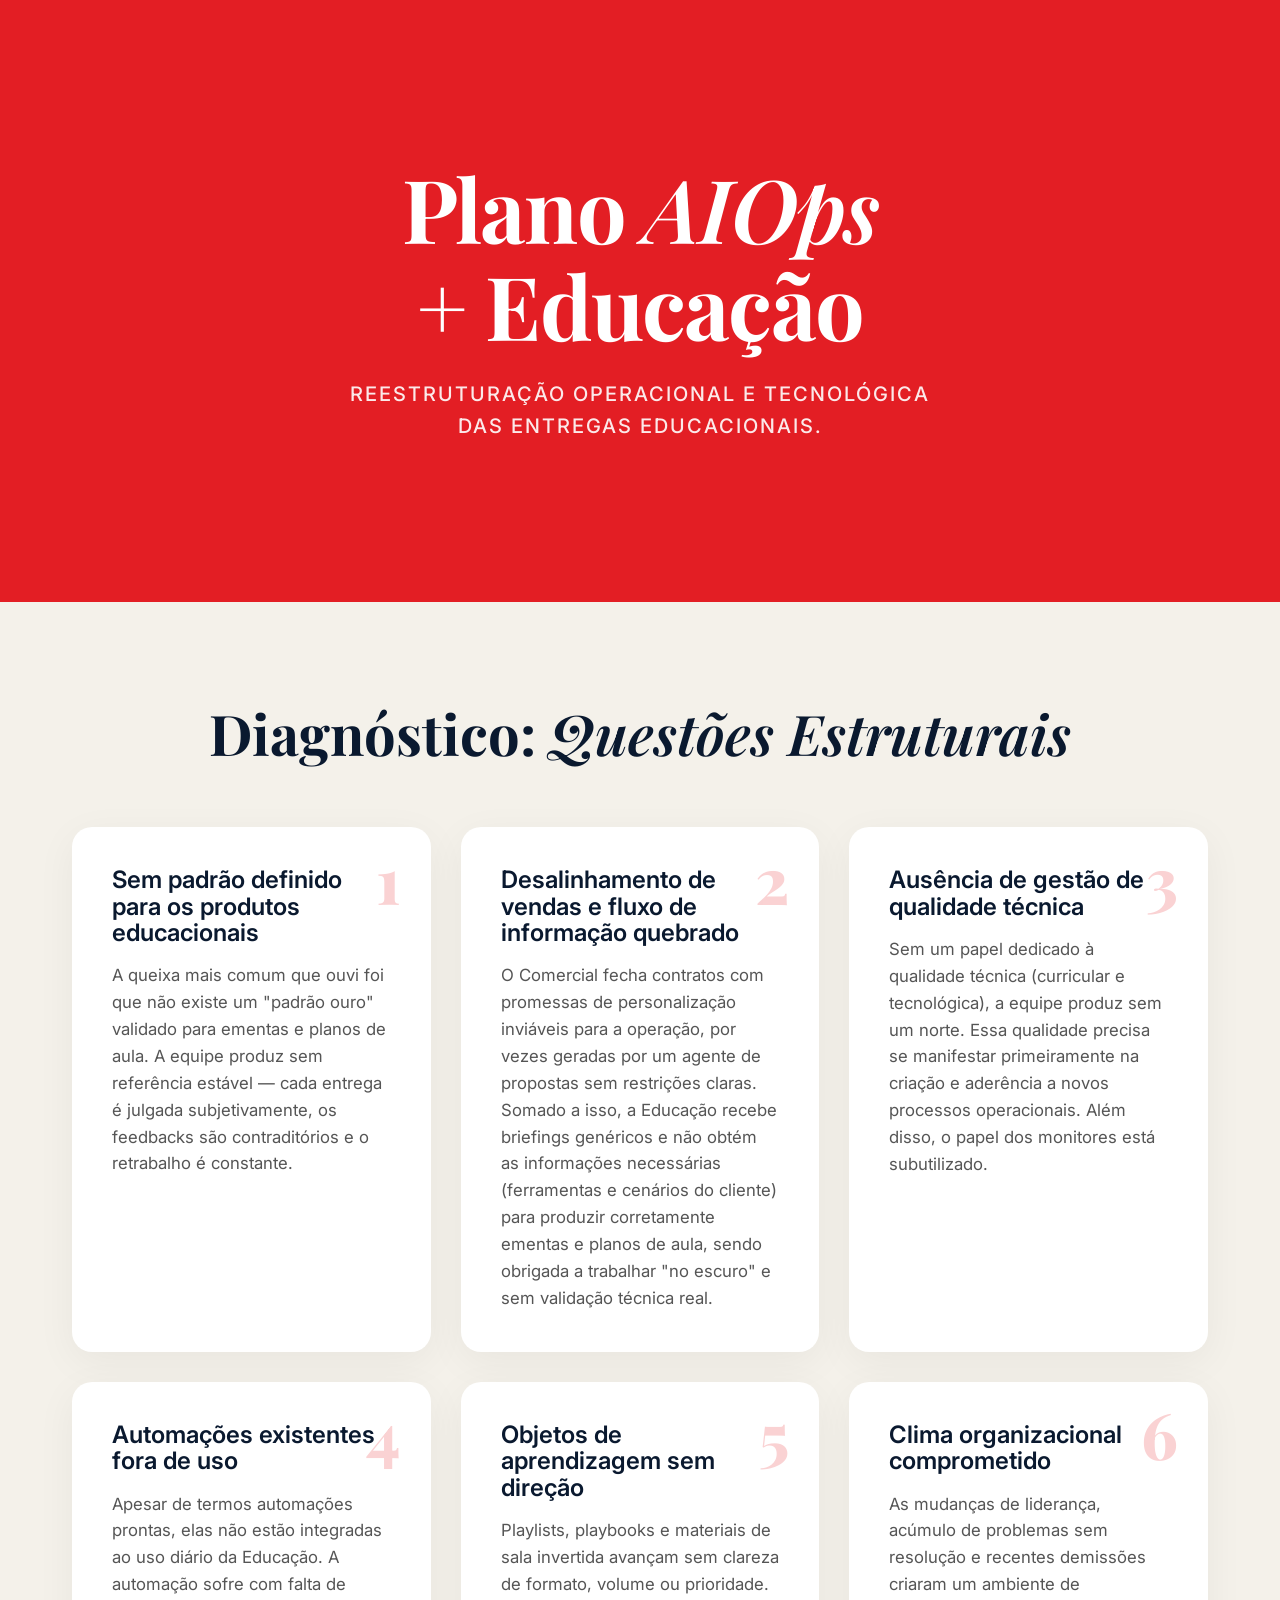
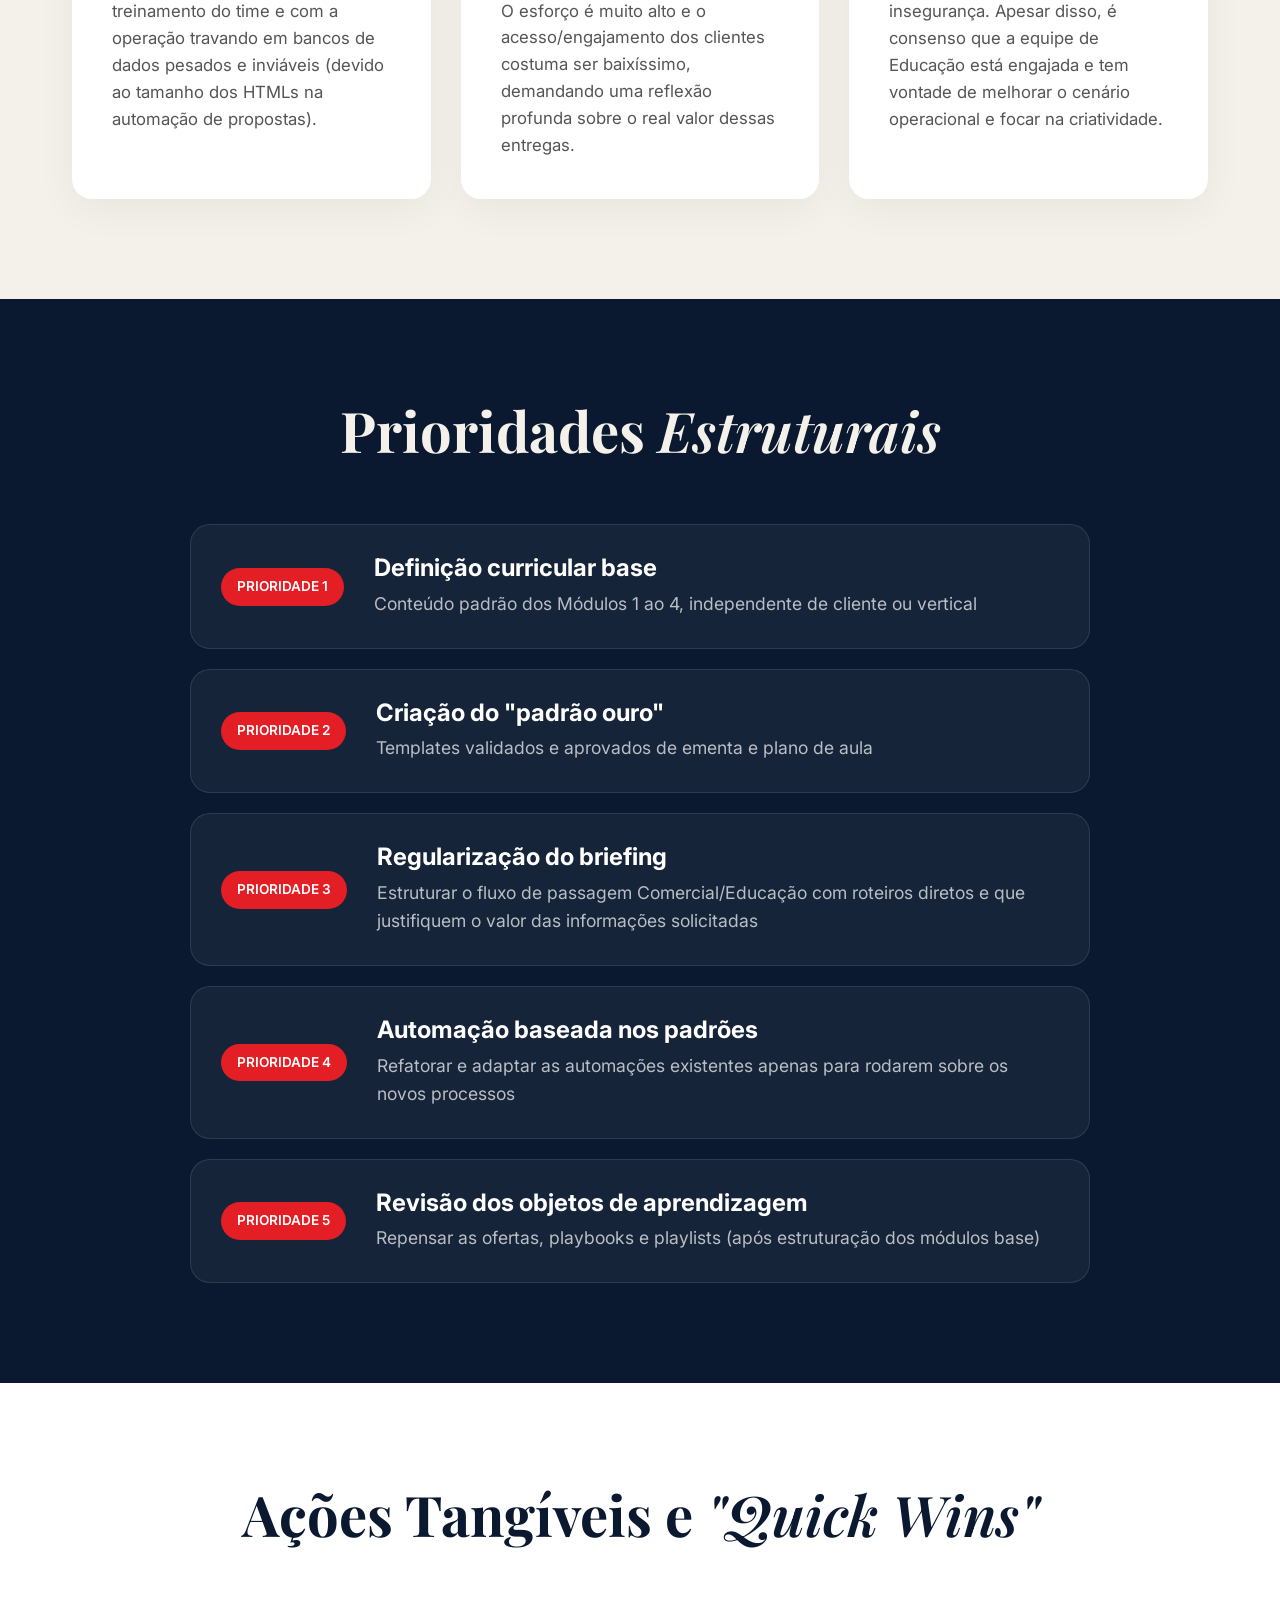
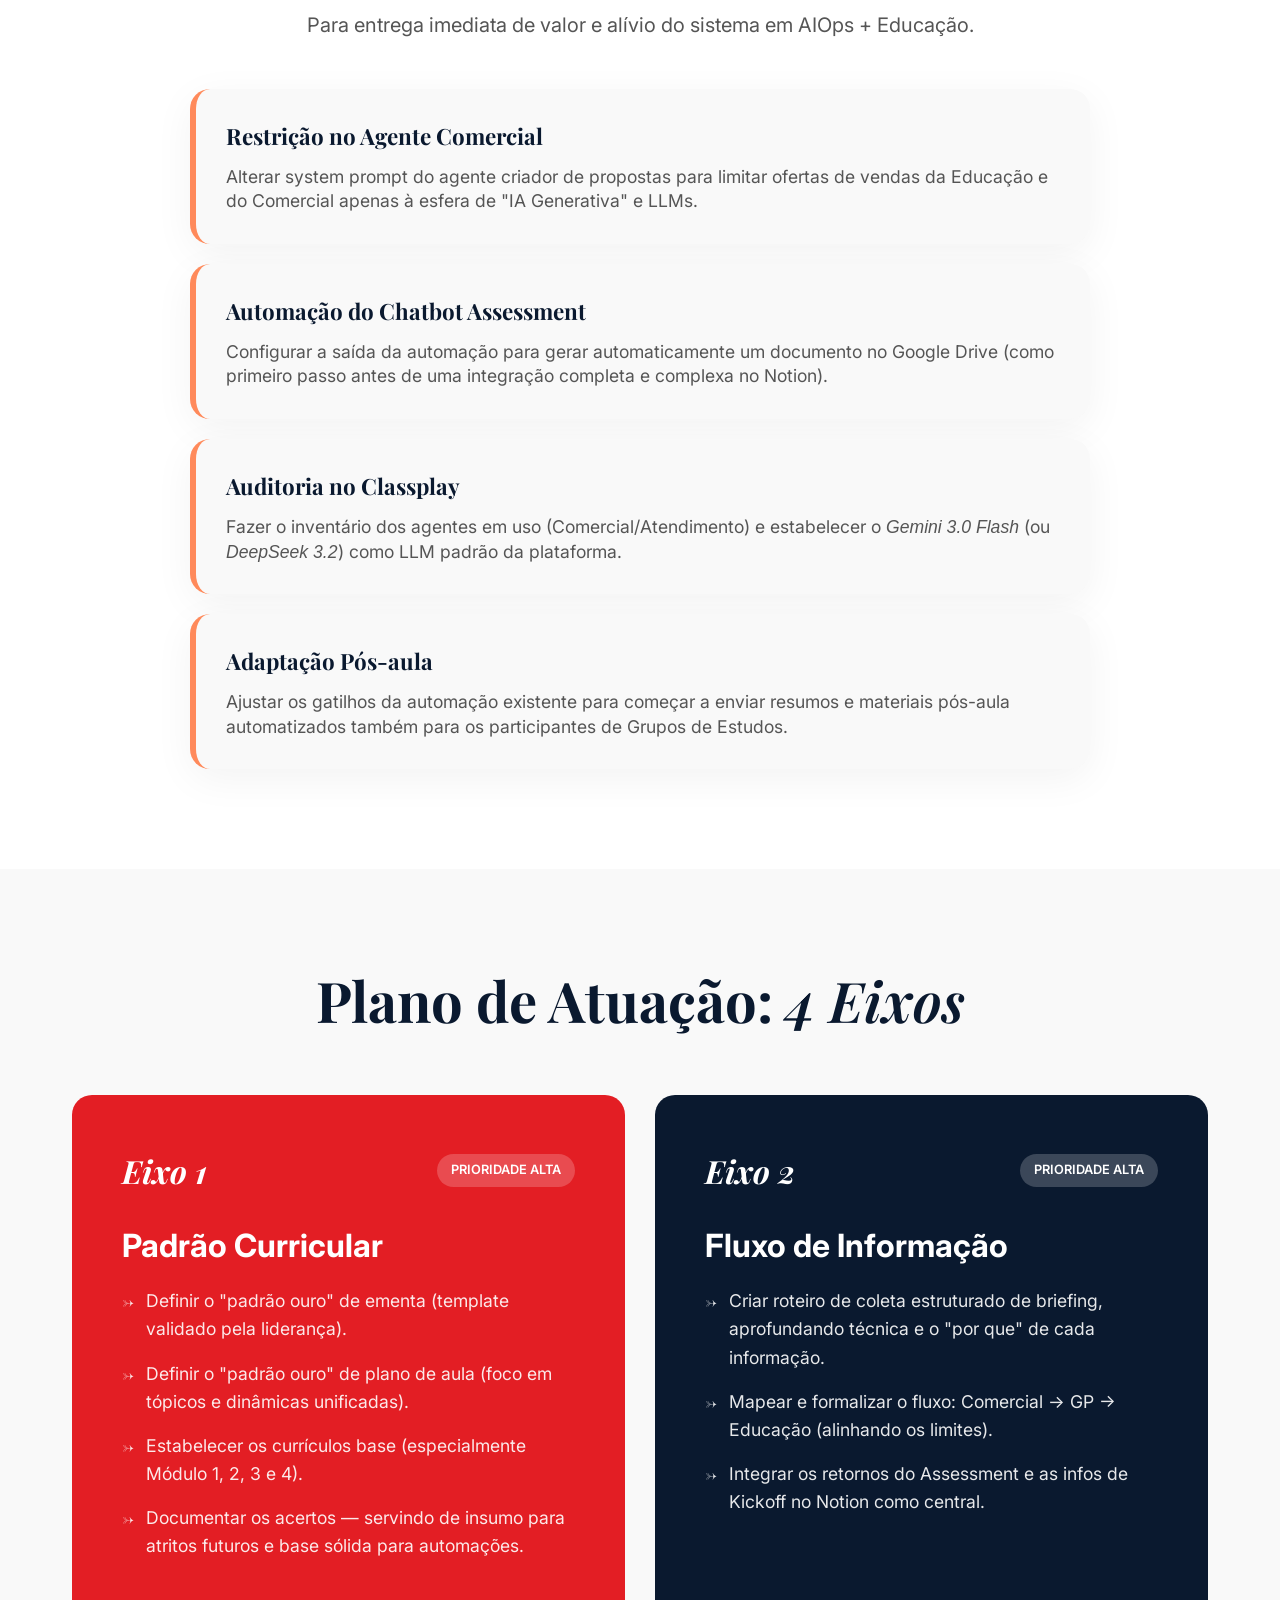
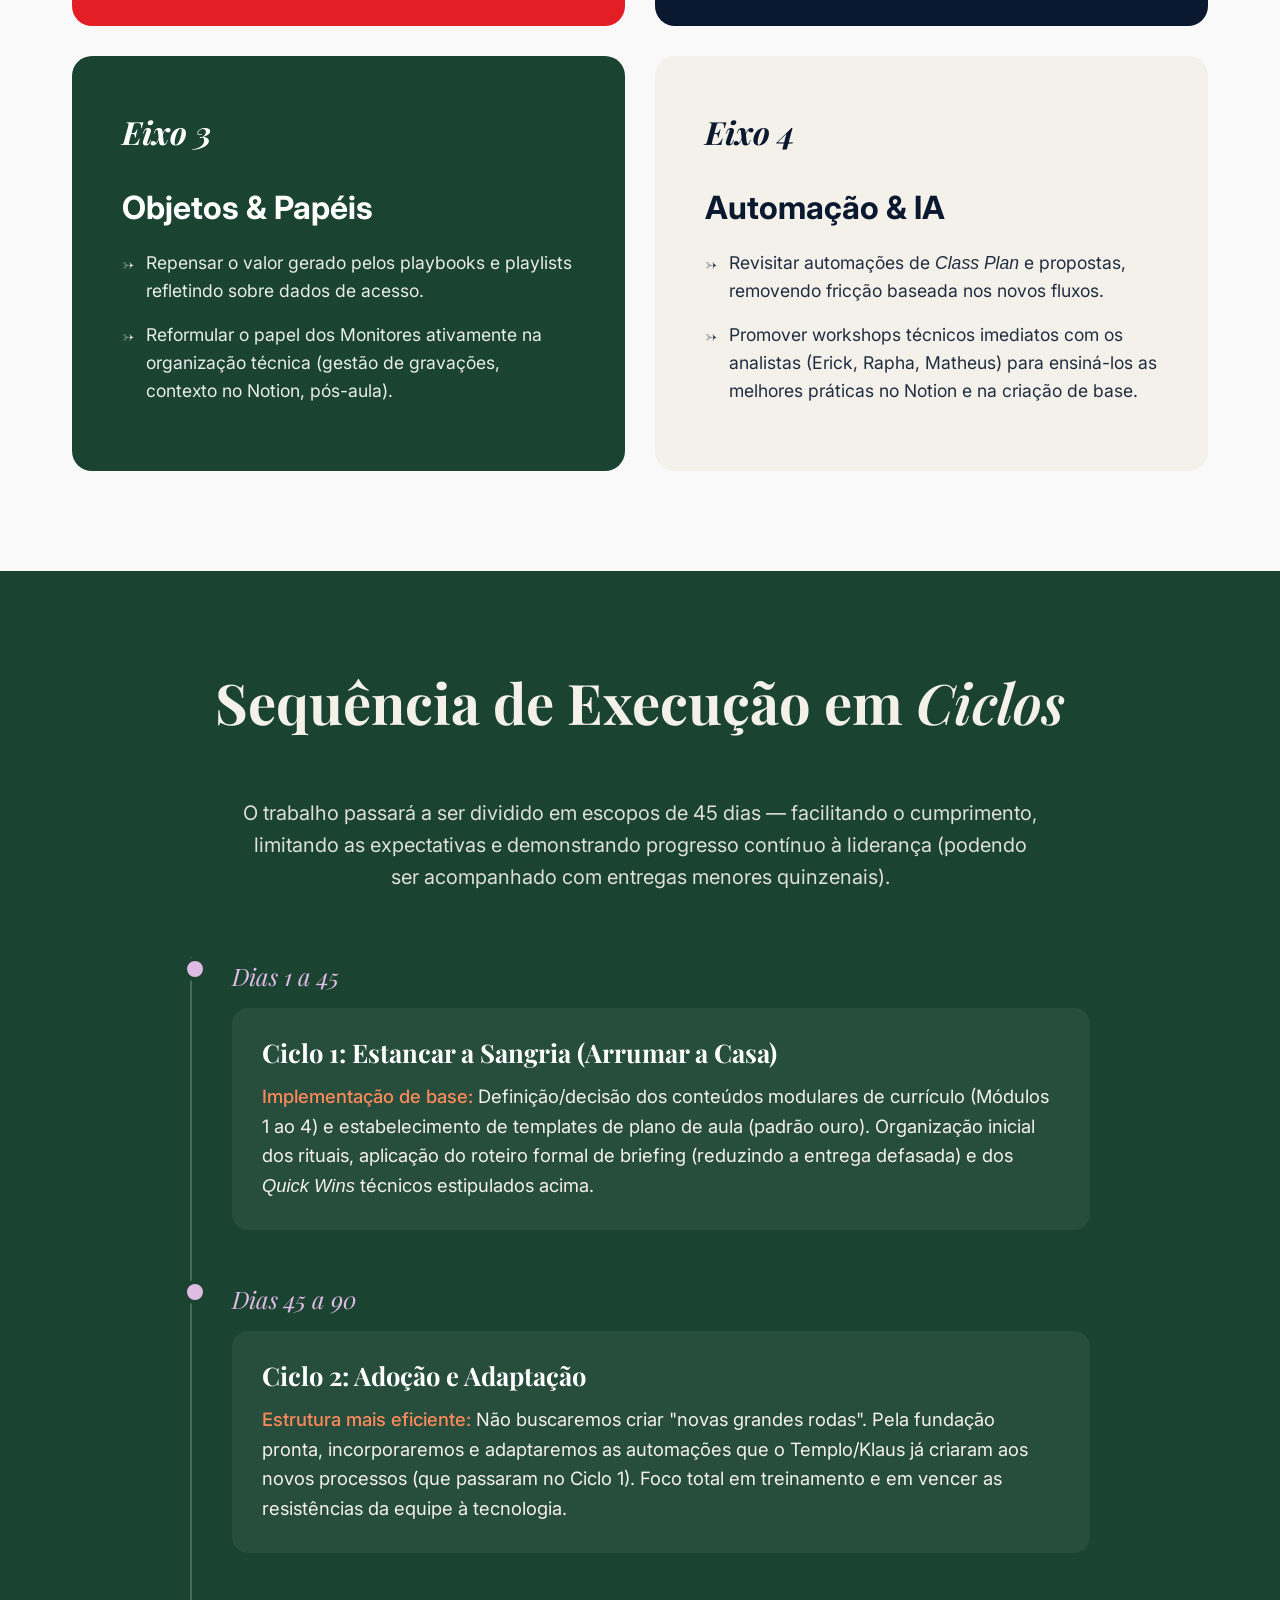
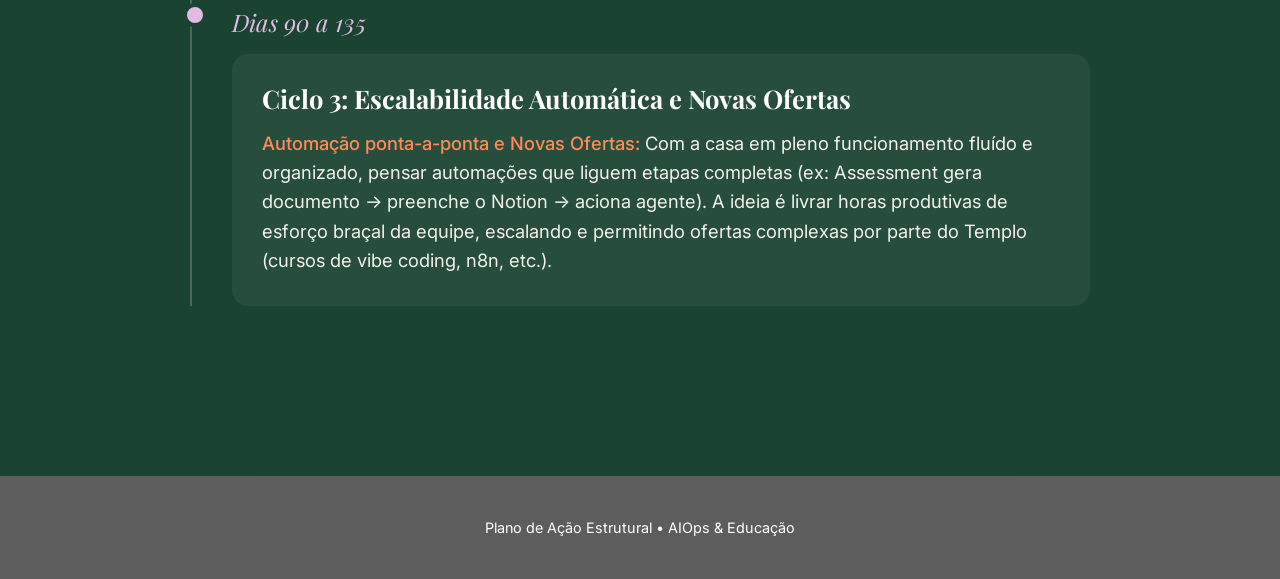
==== commit ddb4dd23: "Planejamento V02 	modified:   index.html 	modified:   style.css" ====
--- a/index.html
+++ b/index.html
@@ -7,7 +7,438 @@
     <link rel="preconnect" href="https://fonts.googleapis.com">
     <link rel="preconnect" href="https://fonts.gstatic.com" crossorigin>
     <link href="https://fonts.googleapis.com/css2?family=Inter:wght@300;400;500;600&family=Playfair+Display:ital,wght@0,600;0,700;0,800;1,600&display=swap" rel="stylesheet">
-    <link rel="stylesheet" href="style.css">
+    <style>
+/* CSS Reset and Variables - Inspired by Templo.pro */
+:root {
+  --color-red: #e31e24;
+  --color-navy: #0a192f;
+  --color-forest: #1b4332;
+  --color-beige: #f4f1ea;
+  --color-white: #ffffff;
+  --color-black: #1a1a1a;
+  --color-gray-light: #f9f9f9;
+  --color-gray-border: #e0e0e0;
+  --color-lavender: #e0bbe4;
+  --color-orange: #ff8a5b;
+
+  --font-heading: "Playfair Display", serif;
+  --font-body: "Inter", sans-serif;
+
+  --radius-pill: 50px;
+  --radius-card: 20px;
+  --shadow-card: 0 10px 40px rgba(0, 0, 0, 0.05);
+}
+
+* {
+  margin: 0;
+  padding: 0;
+  box-sizing: border-box;
+}
+
+body {
+  font-family: var(--font-body);
+  color: var(--color-black);
+  line-height: 1.6;
+  background-color: var(--color-white);
+  -webkit-font-smoothing: antialiased;
+}
+
+h1,
+h2,
+h3,
+h4,
+.hero-title,
+.section-title {
+  font-family: var(--font-heading);
+  line-height: 1.1;
+  font-weight: 700;
+}
+
+h1 i,
+h2 i,
+h3 i {
+  font-style: italic;
+  font-weight: 600;
+}
+
+.container {
+  width: 100%;
+  max-width: 1200px;
+  margin: 0 auto;
+  padding: 0 2rem;
+}
+
+.section {
+  padding: 100px 0;
+}
+
+.section-title {
+  font-size: 3.5rem;
+  margin-bottom: 4rem;
+  text-align: center;
+  color: var(--color-navy);
+}
+
+.text-light {
+  color: var(--color-beige);
+}
+
+/* HERO SECTION */
+.hero {
+  background-color: var(--color-red);
+  color: var(--color-white);
+  padding: 160px 0;
+  text-align: center;
+}
+
+.hero-title {
+  font-size: 5.5rem;
+  margin-bottom: 1.5rem;
+  letter-spacing: -0.02em;
+}
+
+.hero-subtitle {
+  font-size: 1.25rem;
+  font-weight: 500;
+  letter-spacing: 0.1em;
+  text-transform: uppercase;
+  max-width: 600px;
+  margin: 0 auto;
+  opacity: 0.9;
+}
+
+/* DIAGNOSIS SECTION */
+.diagnosis {
+  background-color: var(--color-beige);
+}
+
+.cards-grid {
+  display: grid;
+  grid-template-columns: repeat(auto-fill, minmax(320px, 1fr));
+  gap: 30px;
+}
+
+.card {
+  background-color: var(--color-white);
+  padding: 40px;
+  border-radius: var(--radius-card);
+  box-shadow: var(--shadow-card);
+  transition: transform 0.3s ease;
+  position: relative;
+  overflow: hidden;
+}
+
+.card:hover {
+  transform: translateY(-5px);
+}
+
+.card-number {
+  font-family: var(--font-heading);
+  font-size: 4rem;
+  color: var(--color-red);
+  line-height: 1;
+  margin-bottom: 1rem;
+  opacity: 0.2;
+  position: absolute;
+  top: 20px;
+  right: 30px;
+  font-weight: 800;
+}
+
+.card-title {
+  font-size: 1.5rem;
+  margin-bottom: 1rem;
+  color: var(--color-navy);
+  font-family: var(--font-body);
+  font-weight: 600;
+}
+
+.card p {
+  color: #555;
+  font-size: 1.05rem;
+}
+
+/* PRIORITIES */
+.priorities {
+  background-color: var(--color-navy);
+}
+
+.priority-list {
+  display: flex;
+  flex-direction: column;
+  gap: 20px;
+  max-width: 900px;
+  margin: 0 auto;
+}
+
+.priority-item {
+  display: flex;
+  background-color: rgba(255, 255, 255, 0.05);
+  border: 1px solid rgba(255, 255, 255, 0.1);
+  border-radius: var(--radius-card);
+  padding: 30px;
+  align-items: center;
+  transition: background-color 0.3s ease;
+}
+
+.priority-item:hover {
+  background-color: rgba(255, 255, 255, 0.1);
+}
+
+.priority-tag {
+  background-color: var(--color-red);
+  color: white;
+  font-size: 0.85rem;
+  font-weight: 600;
+  text-transform: uppercase;
+  padding: 8px 16px;
+  border-radius: var(--radius-pill);
+  white-space: nowrap;
+  margin-right: 30px;
+}
+
+.priority-content h3 {
+  color: var(--color-white);
+  font-size: 1.5rem;
+  margin-bottom: 0.5rem;
+  font-family: var(--font-body);
+}
+
+.priority-content p {
+  color: rgba(255, 255, 255, 0.7);
+  font-size: 1.1rem;
+}
+
+/* QUICK WINS */
+.quick-wins {
+  background-color: var(--color-white);
+}
+
+.quick-win-list {
+  display: grid;
+  grid-template-columns: 1fr;
+  gap: 20px;
+  max-width: 900px;
+  margin: 0 auto;
+}
+
+.quick-win-item {
+  background-color: var(--color-gray-light);
+  border-left: 6px solid var(--color-orange);
+  border-radius: var(--radius-card);
+  padding: 30px;
+  box-shadow: var(--shadow-card);
+  transition: transform 0.3s ease;
+}
+
+.quick-win-item:hover {
+  transform: translateX(10px);
+}
+
+.quick-win-header {
+  font-family: var(--font-heading);
+  font-size: 1.4rem;
+  color: var(--color-navy);
+  margin-bottom: 10px;
+  font-weight: 700;
+}
+
+.quick-win-text {
+  color: #555;
+  font-size: 1.1rem;
+  line-height: 1.4;
+}
+
+/* 4 AXES */
+.axes {
+  background-color: var(--color-gray-light);
+}
+
+.axis-grid {
+  display: grid;
+  grid-template-columns: repeat(2, 1fr);
+  gap: 30px;
+}
+
+.axis-card {
+  padding: 50px;
+  border-radius: var(--radius-card);
+  color: var(--color-white);
+  display: flex;
+  flex-direction: column;
+}
+
+.axis-header {
+  display: flex;
+  justify-content: space-between;
+  align-items: center;
+  margin-bottom: 2rem;
+}
+
+.axis-number {
+  font-family: var(--font-heading);
+  font-size: 2rem;
+  font-weight: 700;
+  font-style: italic;
+}
+
+.axis-priority {
+  background-color: rgba(255, 255, 255, 0.2);
+  padding: 6px 14px;
+  border-radius: var(--radius-pill);
+  font-size: 0.8rem;
+  font-weight: 600;
+  text-transform: uppercase;
+}
+
+.axis-red {
+  background-color: var(--color-red);
+}
+.axis-navy {
+  background-color: var(--color-navy);
+}
+.axis-green {
+  background-color: var(--color-forest);
+}
+.axis-beige {
+  background-color: var(--color-beige);
+  color: var(--color-navy);
+}
+
+.axis-beige .axis-priority {
+  background-color: rgba(0, 0, 0, 0.05);
+}
+
+.axis-title {
+  font-size: 2rem;
+  margin-bottom: 1.5rem;
+  font-family: var(--font-body);
+}
+
+.axis-list {
+  list-style: none;
+  flex-grow: 1;
+}
+
+.axis-list li {
+  font-size: 1.1rem;
+  margin-bottom: 1rem;
+  padding-left: 1.5rem;
+  position: relative;
+  opacity: 0.9;
+}
+
+.axis-list li::before {
+  content: "→";
+  position: absolute;
+  left: 0;
+  font-family: var(--font-heading);
+  font-style: italic;
+}
+
+/* TIMELINE - CICLOS */
+.sequence {
+  background-color: var(--color-forest);
+  padding-bottom: 120px;
+}
+
+.sequence-intro {
+  text-align: center; 
+  color: var(--color-beige); 
+  margin-bottom: 4rem; 
+  font-size: 1.25rem;
+  max-width: 800px;
+  margin-left: auto;
+  margin-right: auto;
+  opacity: 0.9;
+}
+
+.timeline {
+  max-width: 900px;
+  margin: 0 auto;
+  border-left: 2px solid rgba(255, 255, 255, 0.2);
+  padding-left: 40px;
+}
+
+.timeline-item {
+  position: relative;
+  margin-bottom: 50px;
+}
+
+.timeline-item::before {
+  content: "";
+  position: absolute;
+  left: -49px;
+  top: 0;
+  width: 16px;
+  height: 16px;
+  border-radius: 50%;
+  background-color: var(--color-lavender);
+  border: 4px solid var(--color-forest);
+}
+
+.time-marker {
+  font-family: var(--font-heading);
+  color: var(--color-lavender);
+  font-size: 1.5rem;
+  font-style: italic;
+  margin-bottom: 0.8rem;
+}
+
+.time-content {
+  color: var(--color-beige);
+  font-size: 1.15rem;
+  background-color: rgba(255, 255, 255, 0.05);
+  padding: 30px;
+  border-radius: 16px;
+}
+
+.time-content h3 {
+  color: var(--color-white);
+  font-size: 1.6rem;
+  margin-bottom: 1rem;
+  font-family: var(--font-heading);
+}
+
+.time-content strong {
+  color: var(--color-orange);
+  font-weight: 500;
+}
+
+/* FOOTER */
+.footer {
+  background-color: var(--color-black);
+  color: white;
+  padding: 40px 0;
+  text-align: center;
+  font-size: 0.9rem;
+  opacity: 0.7;
+}
+
+/* RESPONSIVE */
+@media (max-width: 992px) {
+  .hero-title {
+    font-size: 4rem;
+  }
+  .section-title {
+    font-size: 3rem;
+  }
+  .axis-grid {
+    grid-template-columns: 1fr;
+  }
+}
+
+@media (max-width: 768px) {
+  .priority-item {
+    flex-direction: column;
+    align-items: flex-start;
+    gap: 15px;
+  }
+  .hero-title {
+    font-size: 3rem;
+  }
+}
+    </style>
 </head>
 <body>
 
@@ -15,7 +446,7 @@
     <header class="hero">
         <div class="container">
             <h1 class="hero-title">Plano <i>AIOps</i><br>+ Educação</h1>
-            <p class="hero-subtitle">PROPOSTA DE AÇÕES.</p>
+            <p class="hero-subtitle">REESTRUTURAÇÃO OPERACIONAL E TECNOLÓGICA DAS ENTREGAS EDUCACIONAIS.</p>
         </div>
     </header>
 
@@ -33,38 +464,32 @@
 
                 <div class="card">
                     <div class="card-number">2</div>
-                    <h3 class="card-title">Desalinhamento Comercial x Educação</h3>
-                    <p>Sem clareza sobre o produto padrão, o Comercial fecha contratos com promessas de personalização que, muitas vezes, se mostra inviável operacionalmente.</p>
+                    <h3 class="card-title">Desalinhamento de vendas e fluxo de informação quebrado</h3>
+                    <p>O Comercial fecha contratos com promessas de personalização inviáveis para a operação, por vezes geradas por um agente de propostas sem restrições claras. Somado a isso, a Educação recebe briefings genéricos e não obtém as informações necessárias (ferramentas e cenários do cliente) para produzir corretamente ementas e planos de aula, sendo obrigada a trabalhar "no escuro" e sem validação técnica real.</p>
                 </div>
 
                 <div class="card">
                     <div class="card-number">3</div>
-                    <h3 class="card-title">Fluxo de informação quebrado</h3>
-                    <p>Os briefings que chegam ao time de Objetos são considerados genéricos, incompletos ou construídos sem validação com o cliente. A Educação começa a produzir "no escuro".</p>
+                    <h3 class="card-title">Ausência de gestão de qualidade técnica</h3>
+                    <p>Sem um papel dedicado à qualidade técnica (curricular e tecnológica), a equipe produz sem um norte. Essa qualidade precisa se manifestar primeiramente na criação e aderência a novos processos operacionais. Além disso, o papel dos monitores está subutilizado.</p>
                 </div>
 
                 <div class="card">
                     <div class="card-number">4</div>
-                    <h3 class="card-title">Ausência de gestão de qualidade técnica</h3>
-                    <p>Sem um papel dedicado à qualidade técnica dos produtos educacionais, a equipe produz sem um norte de referência específico. O resultado não está no nível esperado.</p>
+                    <h3 class="card-title">Automações existentes fora de uso</h3>
+                    <p>Apesar de termos automações prontas, elas não estão integradas ao uso diário da Educação. A automação sofre com falta de treinamento do time e com a operação travando em bancos de dados pesados e inviáveis (devido ao tamanho dos HTMLs na automação de propostas).</p>
                 </div>
 
                 <div class="card">
                     <div class="card-number">5</div>
-                    <h3 class="card-title">Automação existente fora de uso</h3>
-                    <p>Existe automação construída para geração de ementas, mas, segundo o time de Educação, ela não cobre todos os formatos e não processa o contexto necessário.</p>
+                    <h3 class="card-title">Objetos de aprendizagem sem direção</h3>
+                    <p>Playlists, playbooks e materiais de sala invertida avançam sem clareza de formato, volume ou prioridade. O esforço é muito alto e o acesso/engajamento dos clientes costuma ser baixíssimo, demandando uma reflexão profunda sobre o real valor dessas entregas.</p>
                 </div>
 
                 <div class="card">
                     <div class="card-number">6</div>
-                    <h3 class="card-title">Objetos de aprendizagem sem direção</h3>
-                    <p>Playlists, playbooks e materiais de sala invertida avançam sem clareza de formato, volume ou prioridade. Escopos mudam sem comunicação formal e o esforço vira retrabalho.</p>
-                </div>
-
-                <div class="card">
-                    <div class="card-number">7</div>
                     <h3 class="card-title">Clima organizacional comprometido</h3>
-                    <p>O acúmulo de problemas estruturais criaram insegurança psicológica no time. A equipe sente que é responsabilizada por falhas com origem em etapas anteriores. A equipe está engajada, mas o cenário é preocupante.</p>
+                    <p>As mudanças de liderança, acúmulo de problemas sem resolução e recentes demissões criaram um ambiente de insegurança. Apesar disso, é consenso que a equipe de Educação está engajada e tem vontade de melhorar o cenário operacional e focar na criatividade.</p>
                 </div>
 
             </div>
@@ -81,7 +506,7 @@
                     <div class="priority-tag">Prioridade 1</div>
                     <div class="priority-content">
                         <h3>Definição curricular base</h3>
-                        <p>Conteúdo padrão dos Módulos 1, 2 e 3, independente de cliente ou vertical</p>
+                        <p>Conteúdo padrão dos Módulos 1 ao 4, independente de cliente ou vertical</p>
                     </div>
                 </div>
 
@@ -97,7 +522,7 @@
                     <div class="priority-tag">Prioridade 3</div>
                     <div class="priority-content">
                         <h3>Regularização do briefing</h3>
-                        <p>Estruturar o fluxo de passagem de bastão do Comercial/Atendimento para a Educação</p>
+                        <p>Estruturar o fluxo de passagem Comercial/Educação com roteiros diretos e que justifiquem o valor das informações solicitadas</p>
                     </div>
                 </div>
 
@@ -105,7 +530,7 @@
                     <div class="priority-tag">Prioridade 4</div>
                     <div class="priority-content">
                         <h3>Automação baseada nos padrões</h3>
-                        <p>Refatorar ou substituir automações só após os padrões estarem definidos</p>
+                        <p>Refatorar e adaptar as automações existentes apenas para rodarem sobre os novos processos</p>
                     </div>
                 </div>
 
@@ -113,7 +538,7 @@
                     <div class="priority-tag">Prioridade 5</div>
                     <div class="priority-content">
                         <h3>Revisão dos objetos de aprendizagem</h3>
-                        <p>Com currículo base definido, revisar playlists e playbooks sem risco de retrabalho</p>
+                        <p>Repensar as ofertas, playbooks e playlists (após estruturação dos módulos base)</p>
                     </div>
                 </div>
 
@@ -121,13 +546,33 @@
         </div>
     </section>
 
-    <!-- Papel e Objetivo Section -->
-    <section class="section role">
+    <!-- Quick Wins Section -->
+    <section class="section quick-wins">
         <div class="container">
-            <div class="role-box">
-                <h2 class="role-title">Papel e <i>Objetivo</i></h2>
-                <p class="role-text">Atuar como <strong>liderança técnica de qualidade</strong> na área de Operações/Educação, reportando à Tecnologia. O foco é garantir a qualidade das entregas, estruturar os processos em aberto e habilitar automações sobre uma base sólida.</p>
-                <p class="role-text">A atuação não é permanente: o objetivo é <em>estruturar, documentar e transferir</em> — deixando a área operando com mais autonomia e consistência.</p>
+            <h2 class="section-title">Ações Tangíveis e <i>"Quick Wins"</i></h2>
+            <p style="text-align: center; font-size: 1.25rem; color: #555; margin-bottom: 3rem; max-width: 800px; margin-left: auto; margin-right: auto;">Para entrega imediata de valor e alívio do sistema em AIOps + Educação.</p>
+            
+            <div class="quick-win-list">
+                <div class="quick-win-item">
+                    <div class="quick-win-header">Restrição no Agente Comercial</div>
+                    <div class="quick-win-text">Alterar system prompt do agente criador de propostas para limitar ofertas de vendas da Educação e do Comercial apenas à esfera de "IA Generativa" e LLMs.</div>
+                </div>
+                
+                <div class="quick-win-item">
+                    <div class="quick-win-header">Automação do Chatbot Assessment</div>
+                    <div class="quick-win-text">Configurar a saída da automação para gerar automaticamente um documento no Google Drive (como primeiro passo antes de uma integração completa e complexa no Notion).</div>
+                </div>
+
+
+                <div class="quick-win-item">
+                    <div class="quick-win-header">Auditoria no Classplay</div>
+                    <div class="quick-win-text">Fazer o inventário dos agentes em uso (Comercial/Atendimento) e estabelecer o <em>Gemini 3.0 Flash</em> (ou <em>DeepSeek 3.2</em>) como LLM padrão da plataforma.</div>
+                </div>
+
+                <div class="quick-win-item">
+                    <div class="quick-win-header">Adaptação Pós-aula</div>
+                    <div class="quick-win-text">Ajustar os gatilhos da automação existente para começar a enviar resumos e materiais pós-aula automatizados também para os participantes de Grupos de Estudos.</div>
+                </div>
             </div>
         </div>
     </section>
@@ -146,10 +591,10 @@
                     </div>
                     <h3 class="axis-title">Padrão Curricular</h3>
                     <ul class="axis-list">
-                        <li>Definir o "padrão ouro" de ementa (template validado)</li>
-                        <li>Definir o "padrão ouro" de plano de aula (dinâmicas e tópicos)</li>
-                        <li>Estabelecer os currículos base dos Módulos 1, 2, 3 e 4</li>
-                        <li>Documentar tudo — insumo para o time e base para automações</li>
+                        <li>Definir o "padrão ouro" de ementa (template validado pela liderança).</li>
+                        <li>Definir o "padrão ouro" de plano de aula (foco em tópicos e dinâmicas unificadas).</li>
+                        <li>Estabelecer os currículos base (especialmente Módulo 1, 2, 3 e 4).</li>
+                        <li>Documentar os acertos — servindo de insumo para atritos futuros e base sólida para automações.</li>
                     </ul>
                 </div>
 
@@ -161,10 +606,9 @@
                     </div>
                     <h3 class="axis-title">Fluxo de Informação</h3>
                     <ul class="axis-list">
-                        <li>Mapear o fluxo atual: Comercial → GP → Educação</li>
-                        <li>Criar checklist mínimo de briefing para início de produção</li>
-                        <li>Alinhar com o Comercial sobre o produto real da Educação</li>
-                        <li>Integrar o briefing estruturado baseados no Notion</li>
+                        <li>Criar roteiro de coleta estruturado de briefing, aprofundando técnica e o "por que" de cada informação.</li>
+                        <li>Mapear e formalizar o fluxo: Comercial → GP → Educação (alinhando os limites).</li>
+                        <li>Integrar os retornos do Assessment e as infos de Kickoff no Notion como central.</li>
                     </ul>
                 </div>
 
@@ -173,11 +617,10 @@
                     <div class="axis-header">
                         <span class="axis-number">Eixo 3</span>
                     </div>
-                    <h3 class="axis-title">Objetos de Aprendizagem</h3>
+                    <h3 class="axis-title">Objetos & Papéis</h3>
                     <ul class="axis-list">
-                        <li>Definir formato ideal de playlist (volume, estrutura, curadoria)</li>
-                        <li>Revisar playbooks e alinhar com o currículo base</li>
-                        <li>Criar templates padronizados para todos os objetos</li>
+                        <li>Repensar o valor gerado pelos playbooks e playlists refletindo sobre dados de acesso.</li>
+                        <li>Reformular o papel dos Monitores ativamente na organização técnica (gestão de gravações, contexto no Notion, pós-aula).</li>
                     </ul>
                 </div>
 
@@ -186,52 +629,45 @@
                     <div class="axis-header">
                         <span class="axis-number">Eixo 4</span>
                     </div>
-                    <h3 class="axis-title">Automações</h3>
+                    <h3 class="axis-title">Automação & IA</h3>
                     <ul class="axis-list">
-                        <li>Revisar automações existentes e entender bloqueios de uso</li>
-                        <li>Usar documentação dos novos padrões para refatoração</li>
-                        <li>Mapear novos pontos do processo para agregar valor com IA</li>
+                        <li>Revisitar automações de <em>Class Plan</em> e propostas, removendo fricção baseada nos novos fluxos.</li>
+                        <li>Promover workshops técnicos imediatos com os analistas (Erick, Rapha, Matheus) para ensiná-los as melhores práticas no Notion e na criação de base.</li>
                     </ul>
                 </div>
             </div>
         </div>
     </section>
 
-    <!-- Curtissimo Prazo Section -->
-    <section class="section action">
-        <div class="container action-container">
-            <div class="action-content">
-                <span class="tag-pill">Ação de Curtíssimo Prazo</span>
-                <h2 class="action-title">Workshop com o time de Educação</h2>
-                <p>Antes de avançar nos eixos, realizar um workshop prático com Erick, Matheus e Rapha. Objetivo: apresentar ferramentas e métodos que podem ajudar a organizar melhor o contexto por projeto, usando a IA do Notion ou ferramentas como o Antigravity.</p>
-                <div class="action-result">
-                    <strong>Resultado Esperado:</strong> Melhorar a experiência de trabalho e qualidade de entrega do time no curtíssimo prazo, enquanto os padrões são construídos.
-                </div>
-            </div>
-        </div>
-    </section>
-
     <!-- Sequência de Execução Section -->
     <section class="section sequence">
         <div class="container">
-            <h2 class="section-title text-light">Sequência de <i>Execução</i></h2>
+            <h2 class="section-title text-light">Sequência de Execução em <i>Ciclos</i></h2>
+            <p class="sequence-intro">O trabalho passará a ser dividido em escopos de 45 dias — facilitando o cumprimento, limitando as expectativas e demonstrando progresso contínuo à liderança (podendo ser acompanhado com entregas menores quinzenais).</p>
             
             <div class="timeline">
                 <div class="timeline-item">
-                    <div class="time-marker">Curto prazo</div>
-                    <div class="time-content">Eixo 1 — definir e aprovar padrão ouro</div>
-                </div>
+                    <div class="time-marker">Dias 1 a 45</div>
+                    <div class="time-content">
+                        <h3>Ciclo 1: Estancar a Sangria (Arrumar a Casa)</h3>
+                        <p><strong>Implementação de base:</strong> Definição/decisão dos conteúdos modulares de currículo (Módulos 1 ao 4) e estabelecimento de templates de plano de aula (padrão ouro). Organização inicial dos rituais, aplicação do roteiro formal de briefing (reduzindo a entrega defasada) e dos <em>Quick Wins</em> técnicos estipulados acima.</p>
+                    </div>
+                </div>
+                
                 <div class="timeline-item">
-                    <div class="time-marker">Curto/médio</div>
-                    <div class="time-content">Eixo 2 — mapear e estruturar fluxo de briefing</div>
-                </div>
+                    <div class="time-marker">Dias 45 a 90</div>
+                    <div class="time-content">
+                        <h3>Ciclo 2: Adoção e Adaptação</h3>
+                        <p><strong>Estrutura mais eficiente:</strong> Não buscaremos criar "novas grandes rodas". Pela fundação pronta, incorporaremos e adaptaremos as automações que o Templo/Klaus já criaram aos novos processos (que passaram no Ciclo 1). Foco total em treinamento e em vencer as resistências da equipe à tecnologia.</p>
+                    </div>
+                </div>
+                
                 <div class="timeline-item">
-                    <div class="time-marker">Médio prazo</div>
-                    <div class="time-content">Eixo 3 — revisar objetos com base no currículo definido</div>
-                </div>
-                <div class="timeline-item">
-                    <div class="time-marker">Médio prazo</div>
-                    <div class="time-content">Eixo 4 — implementar automações sobre base sólida</div>
+                    <div class="time-marker">Dias 90 a 135</div>
+                    <div class="time-content">
+                        <h3>Ciclo 3: Escalabilidade Automática e Novas Ofertas</h3>
+                        <p><strong>Automação ponta-a-ponta e Novas Ofertas:</strong> Com a casa em pleno funcionamento fluído e organizado, pensar automações que liguem etapas completas (ex: Assessment gera documento -> preenche o Notion -> aciona agente). A ideia é livrar horas produtivas de esforço braçal da equipe, escalando e permitindo ofertas complexas por parte do Templo (cursos de vibe coding, n8n, etc.).</p>
+                    </div>
                 </div>
             </div>
         </div>
@@ -244,4 +680,4 @@
     </footer>
 
 </body>
-</html>
+</html>
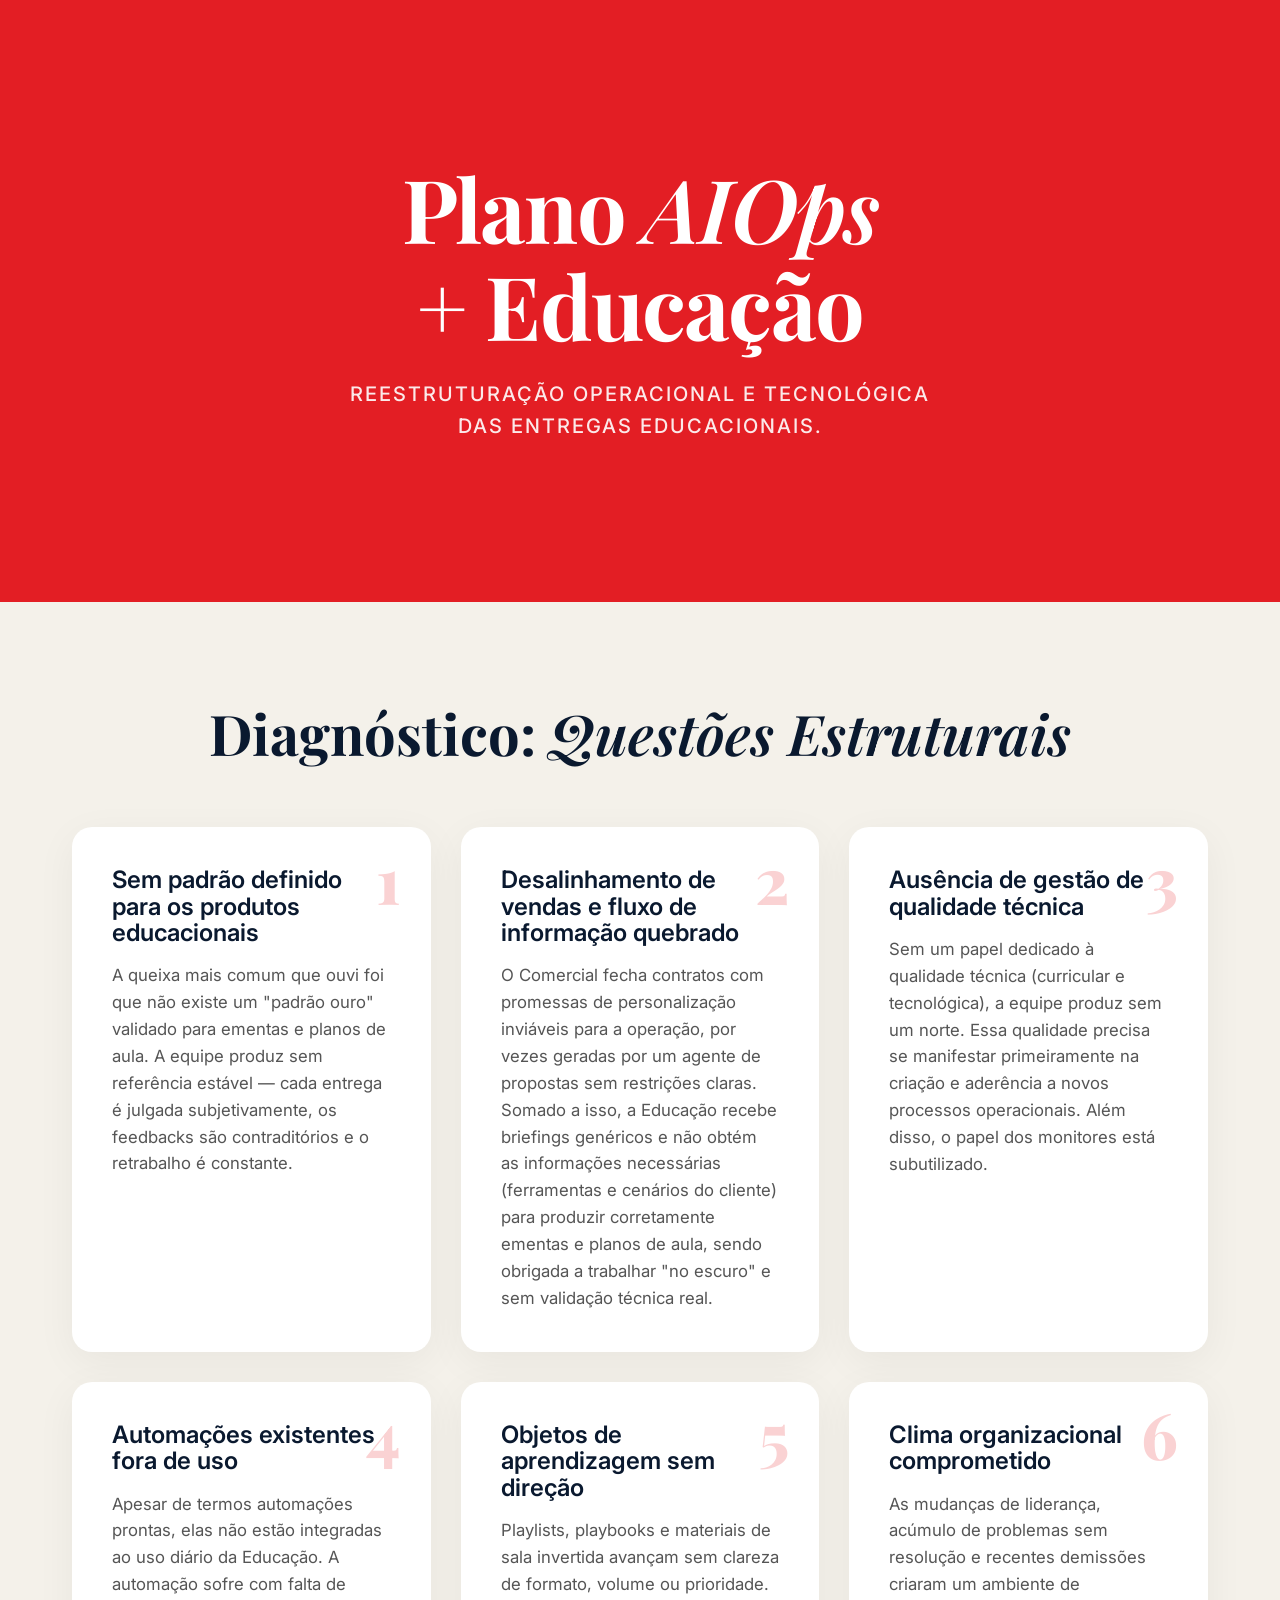
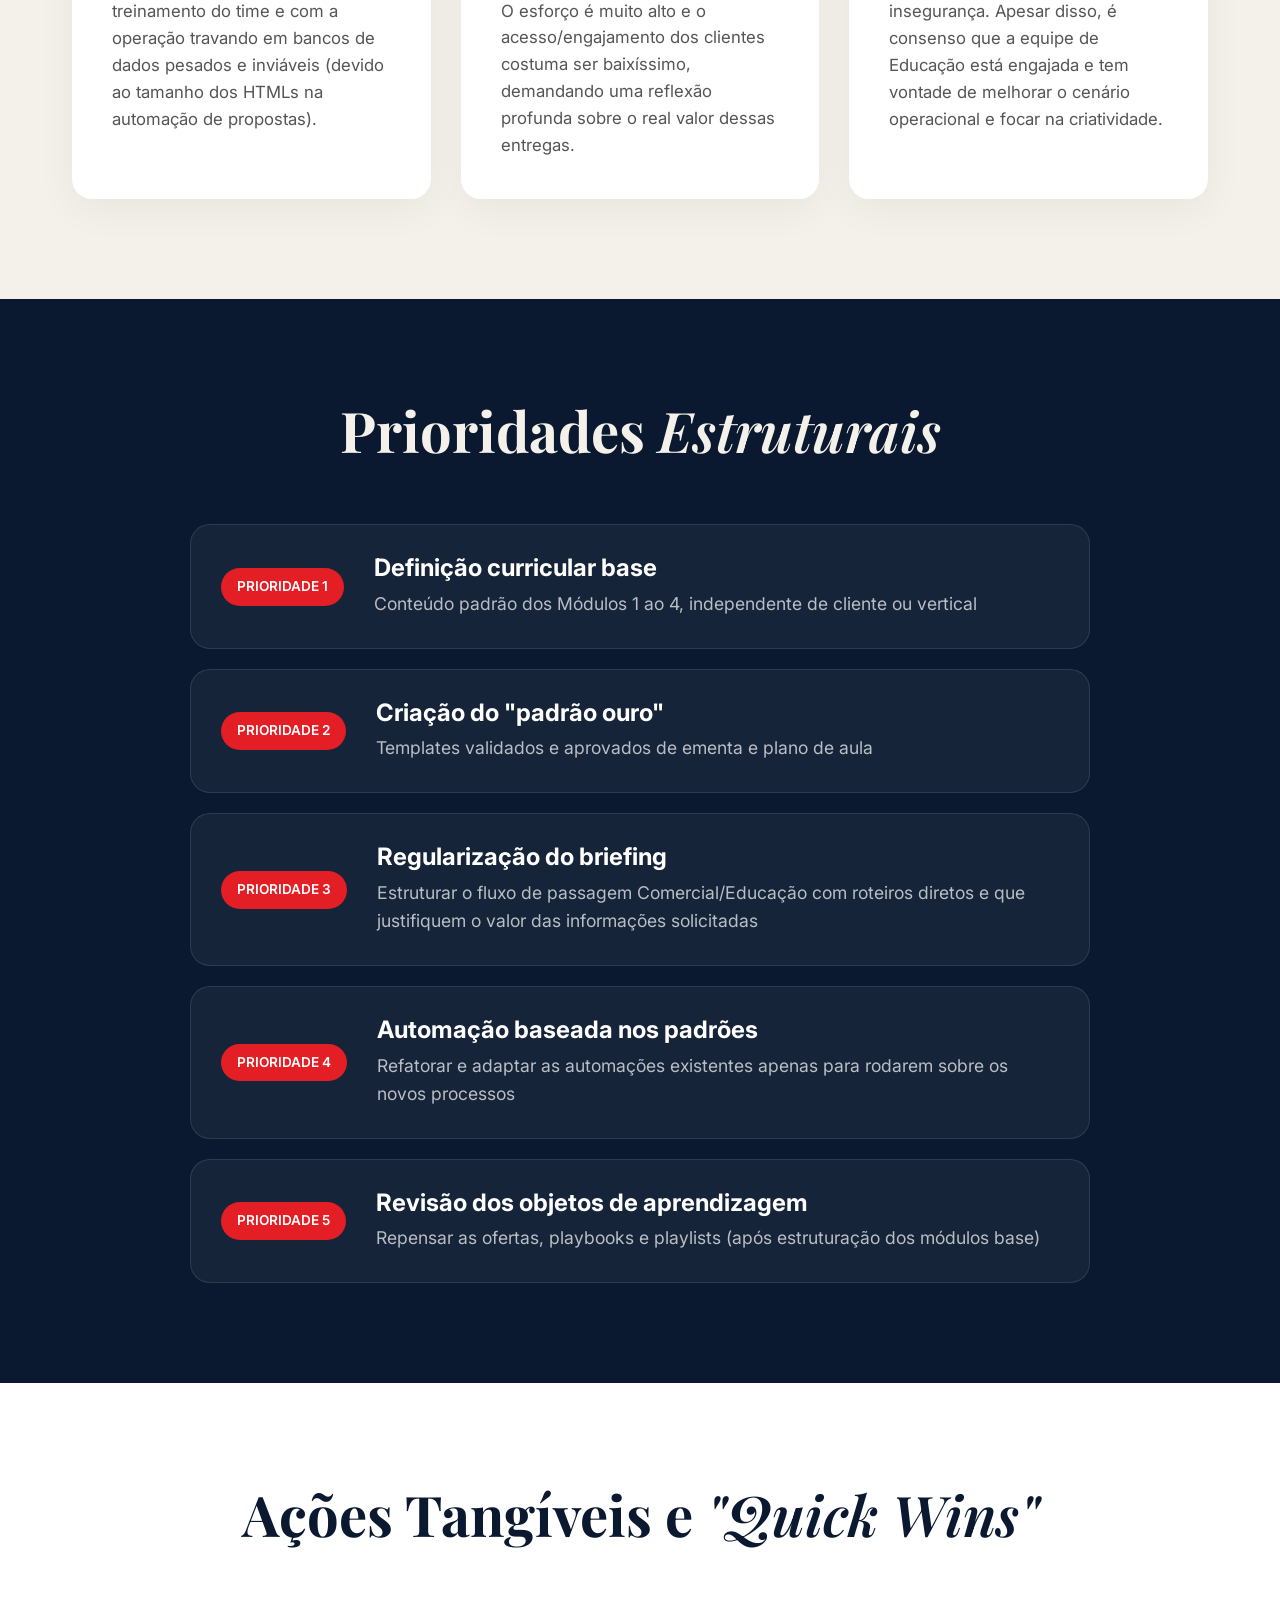
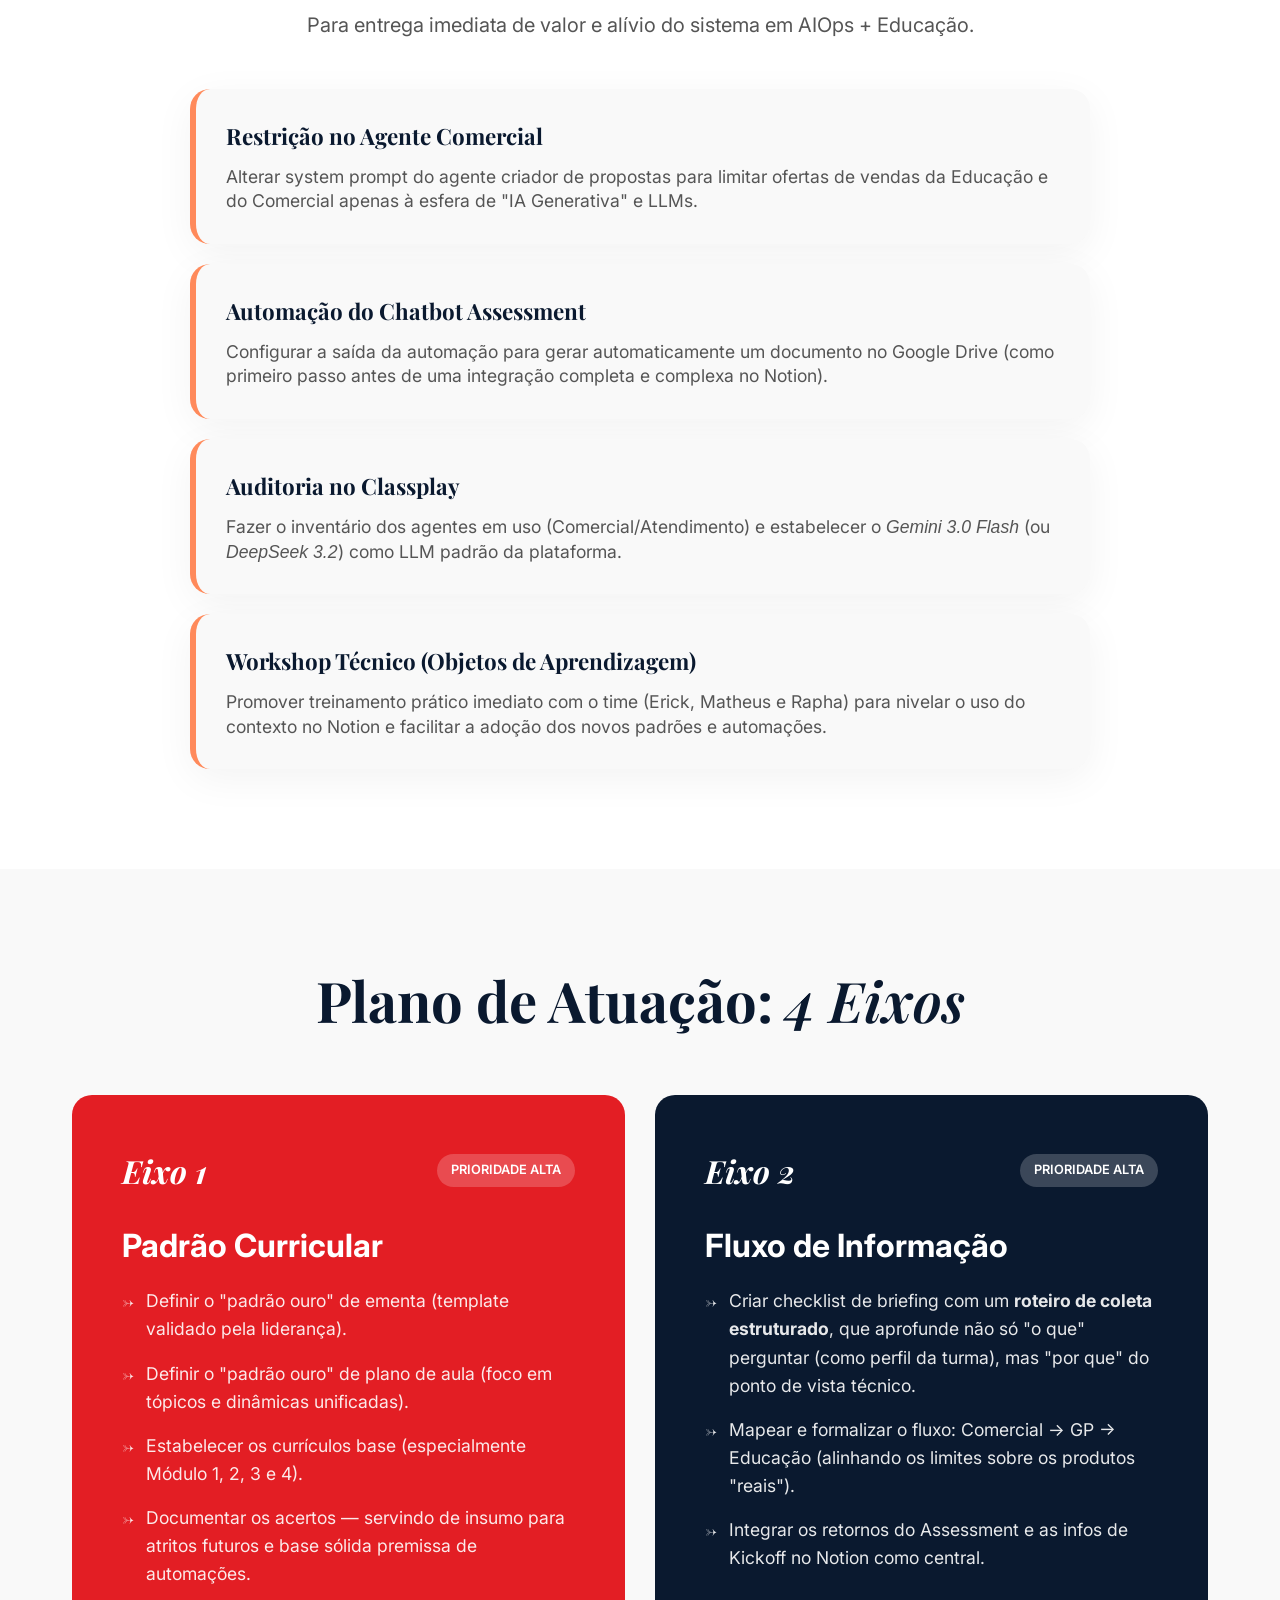
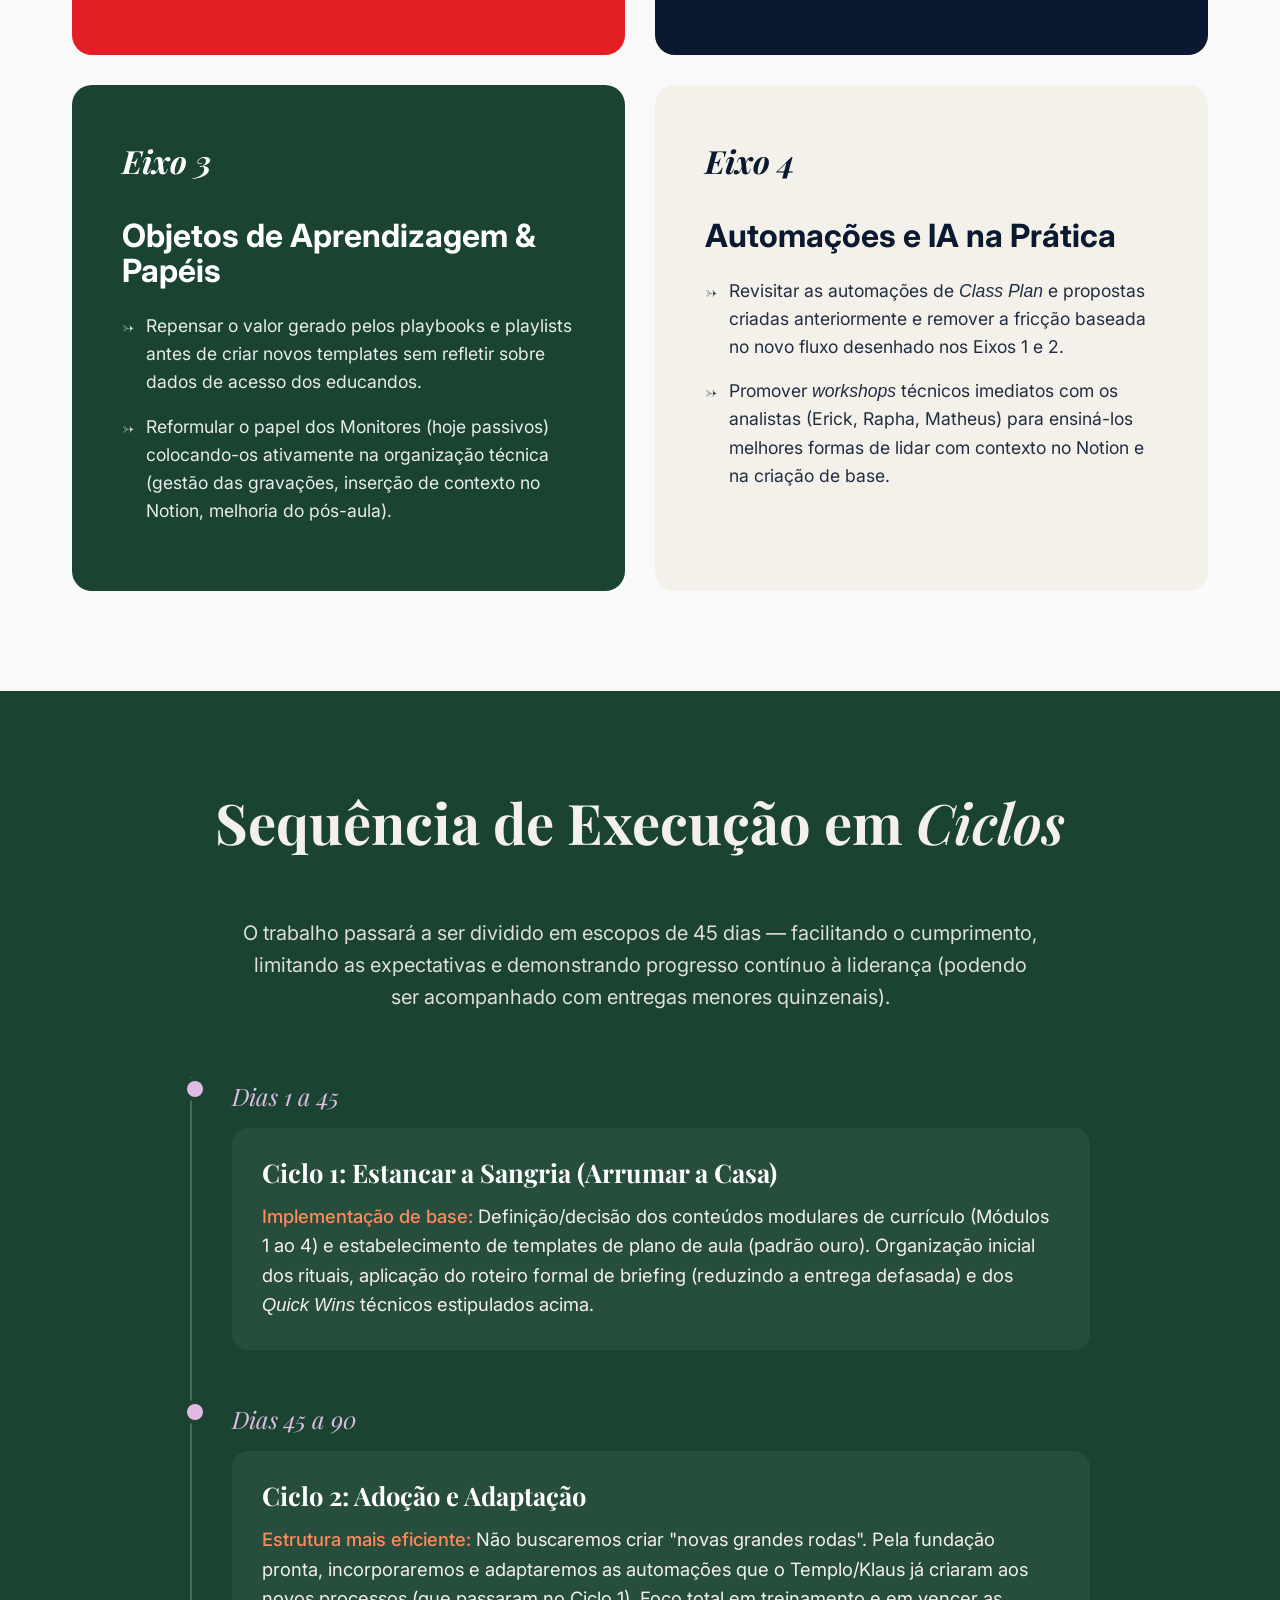
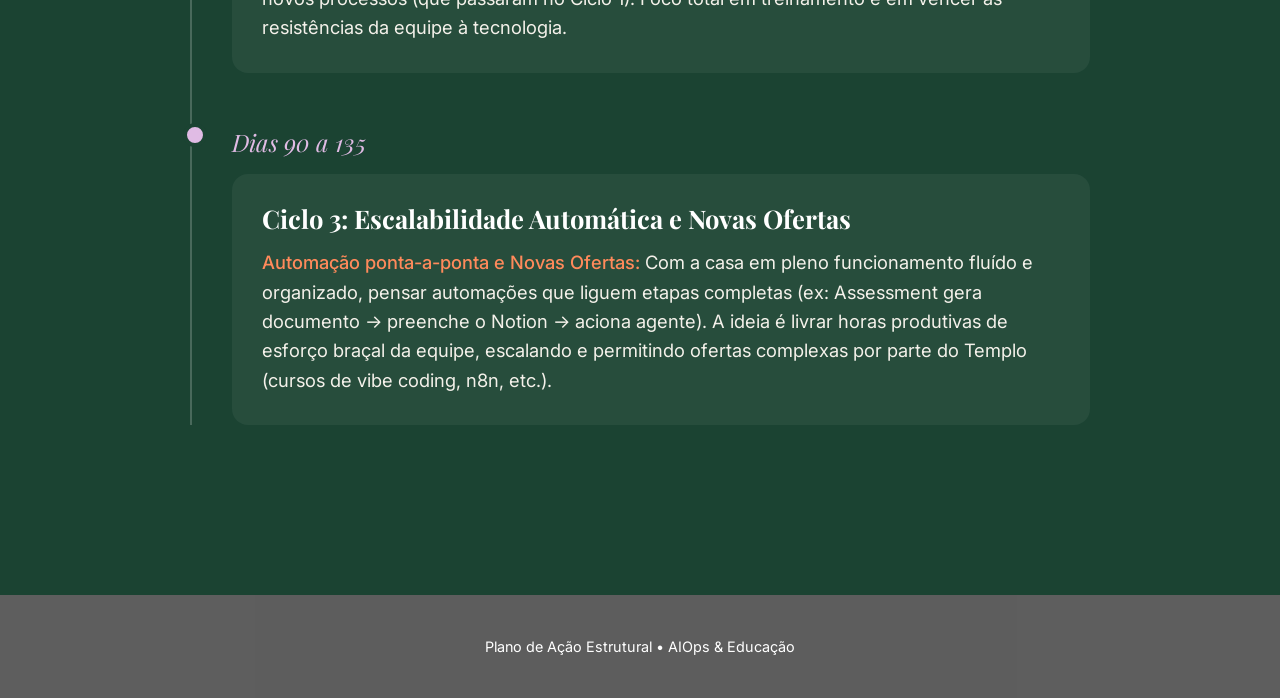
==== commit 24dba48d: "Planejamento 2.01" ====
--- a/index.html
+++ b/index.html
@@ -570,9 +570,10 @@
                 </div>
 
                 <div class="quick-win-item">
-                    <div class="quick-win-header">Adaptação Pós-aula</div>
-                    <div class="quick-win-text">Ajustar os gatilhos da automação existente para começar a enviar resumos e materiais pós-aula automatizados também para os participantes de Grupos de Estudos.</div>
-                </div>
+                    <div class="quick-win-header">Workshop Técnico (Objetos de Aprendizagem)</div>
+                    <div class="quick-win-text">Promover treinamento prático imediato com o time (Erick, Matheus e Rapha) para nivelar o uso do contexto no Notion e facilitar a adoção dos novos padrões e automações.</div>
+                </div>
+
             </div>
         </div>
     </section>
@@ -594,7 +595,7 @@
                         <li>Definir o "padrão ouro" de ementa (template validado pela liderança).</li>
                         <li>Definir o "padrão ouro" de plano de aula (foco em tópicos e dinâmicas unificadas).</li>
                         <li>Estabelecer os currículos base (especialmente Módulo 1, 2, 3 e 4).</li>
-                        <li>Documentar os acertos — servindo de insumo para atritos futuros e base sólida para automações.</li>
+                        <li>Documentar os acertos — servindo de insumo para atritos futuros e base sólida premissa de automações.</li>
                     </ul>
                 </div>
 
@@ -606,8 +607,8 @@
                     </div>
                     <h3 class="axis-title">Fluxo de Informação</h3>
                     <ul class="axis-list">
-                        <li>Criar roteiro de coleta estruturado de briefing, aprofundando técnica e o "por que" de cada informação.</li>
-                        <li>Mapear e formalizar o fluxo: Comercial → GP → Educação (alinhando os limites).</li>
+                        <li>Criar checklist de briefing com um <strong>roteiro de coleta estruturado</strong>, que aprofunde não só "o que" perguntar (como perfil da turma), mas "por que" do ponto de vista técnico.</li>
+                        <li>Mapear e formalizar o fluxo: Comercial → GP → Educação (alinhando os limites sobre os produtos "reais").</li>
                         <li>Integrar os retornos do Assessment e as infos de Kickoff no Notion como central.</li>
                     </ul>
                 </div>
@@ -617,10 +618,10 @@
                     <div class="axis-header">
                         <span class="axis-number">Eixo 3</span>
                     </div>
-                    <h3 class="axis-title">Objetos & Papéis</h3>
+                    <h3 class="axis-title">Objetos de Aprendizagem & Papéis</h3>
                     <ul class="axis-list">
-                        <li>Repensar o valor gerado pelos playbooks e playlists refletindo sobre dados de acesso.</li>
-                        <li>Reformular o papel dos Monitores ativamente na organização técnica (gestão de gravações, contexto no Notion, pós-aula).</li>
+                        <li>Repensar o valor gerado pelos playbooks e playlists antes de criar novos templates sem refletir sobre dados de acesso dos educandos.</li>
+                        <li>Reformular o papel dos Monitores (hoje passivos) colocando-os ativamente na organização técnica (gestão das gravações, inserção de contexto no Notion, melhoria do pós-aula).</li>
                     </ul>
                 </div>
 
@@ -629,10 +630,10 @@
                     <div class="axis-header">
                         <span class="axis-number">Eixo 4</span>
                     </div>
-                    <h3 class="axis-title">Automação & IA</h3>
+                    <h3 class="axis-title">Automações e IA na Prática</h3>
                     <ul class="axis-list">
-                        <li>Revisitar automações de <em>Class Plan</em> e propostas, removendo fricção baseada nos novos fluxos.</li>
-                        <li>Promover workshops técnicos imediatos com os analistas (Erick, Rapha, Matheus) para ensiná-los as melhores práticas no Notion e na criação de base.</li>
+                        <li>Revisitar as automações de <em>Class Plan</em> e propostas criadas anteriormente e remover a fricção baseada no novo fluxo desenhado nos Eixos 1 e 2.</li>
+                        <li>Promover <em>workshops</em> técnicos imediatos com os analistas (Erick, Rapha, Matheus) para ensiná-los melhores formas de lidar com contexto no Notion e na criação de base.</li>
                     </ul>
                 </div>
             </div>
